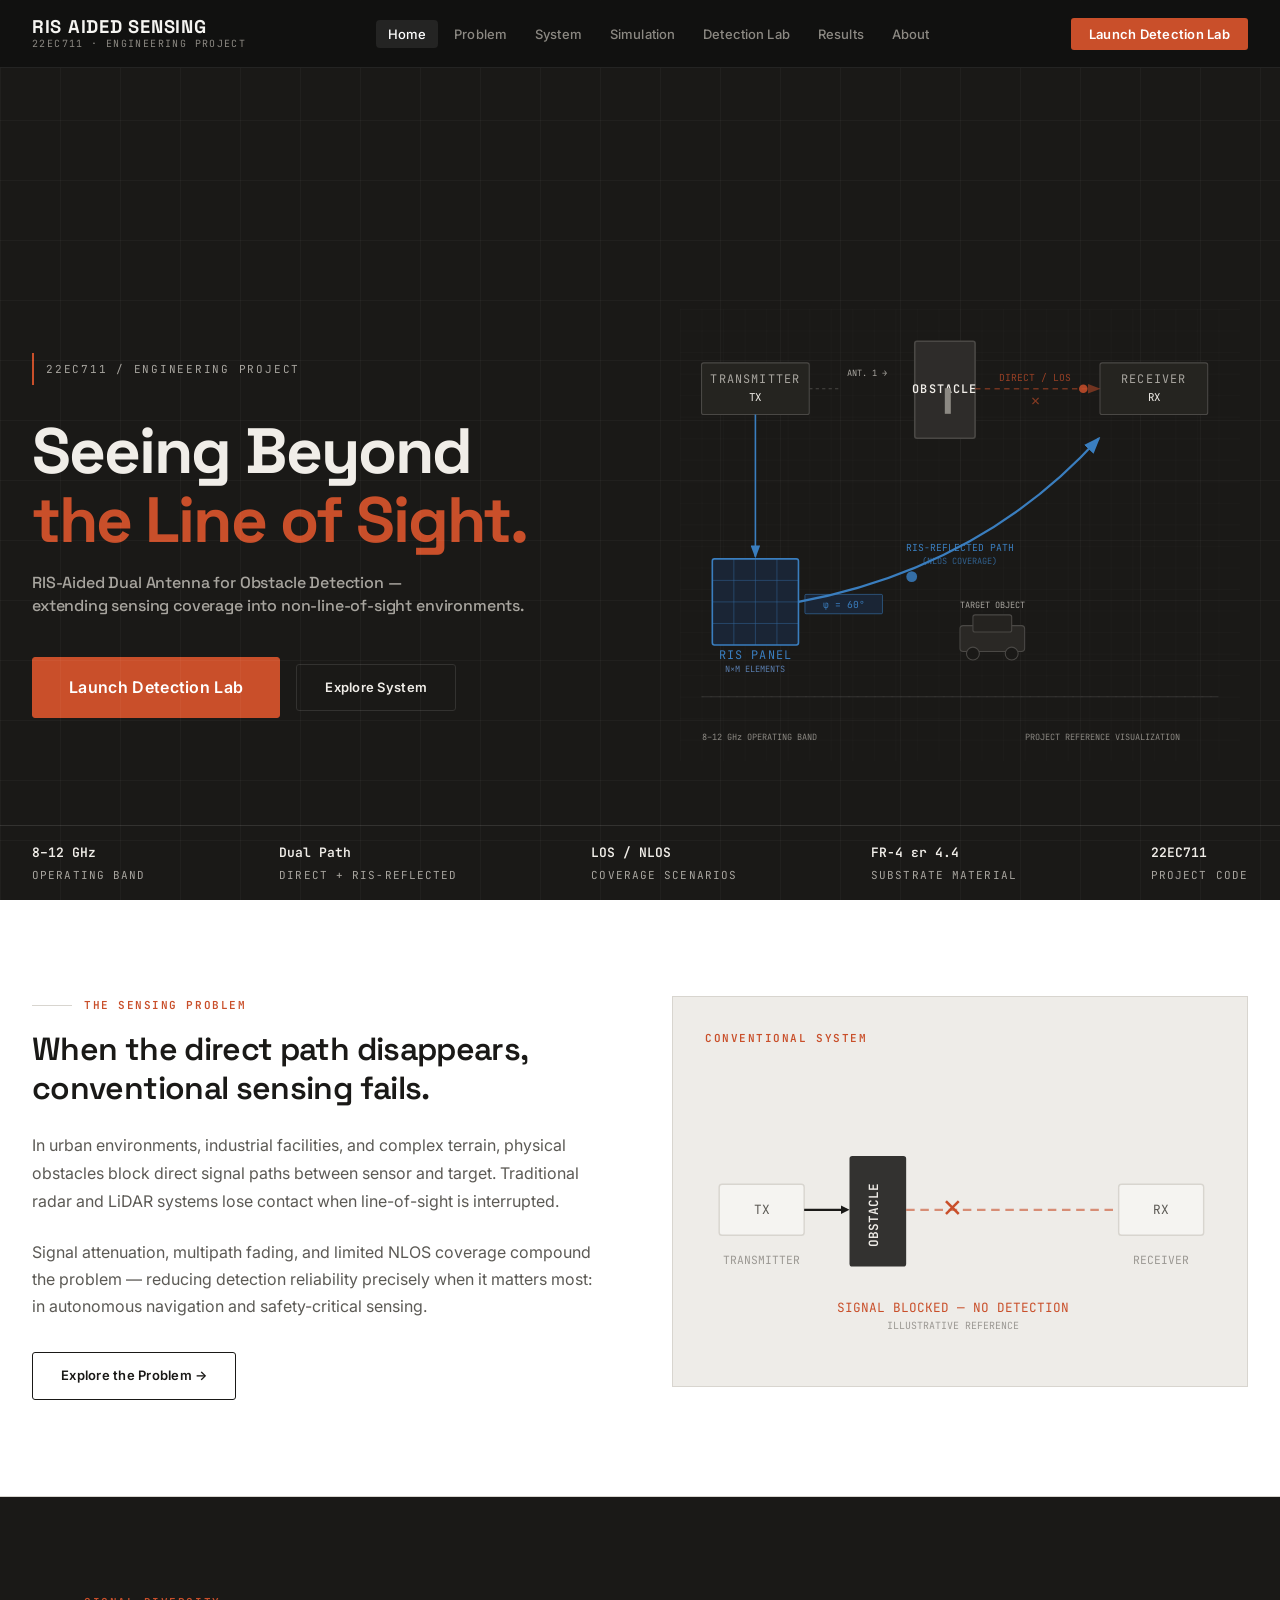
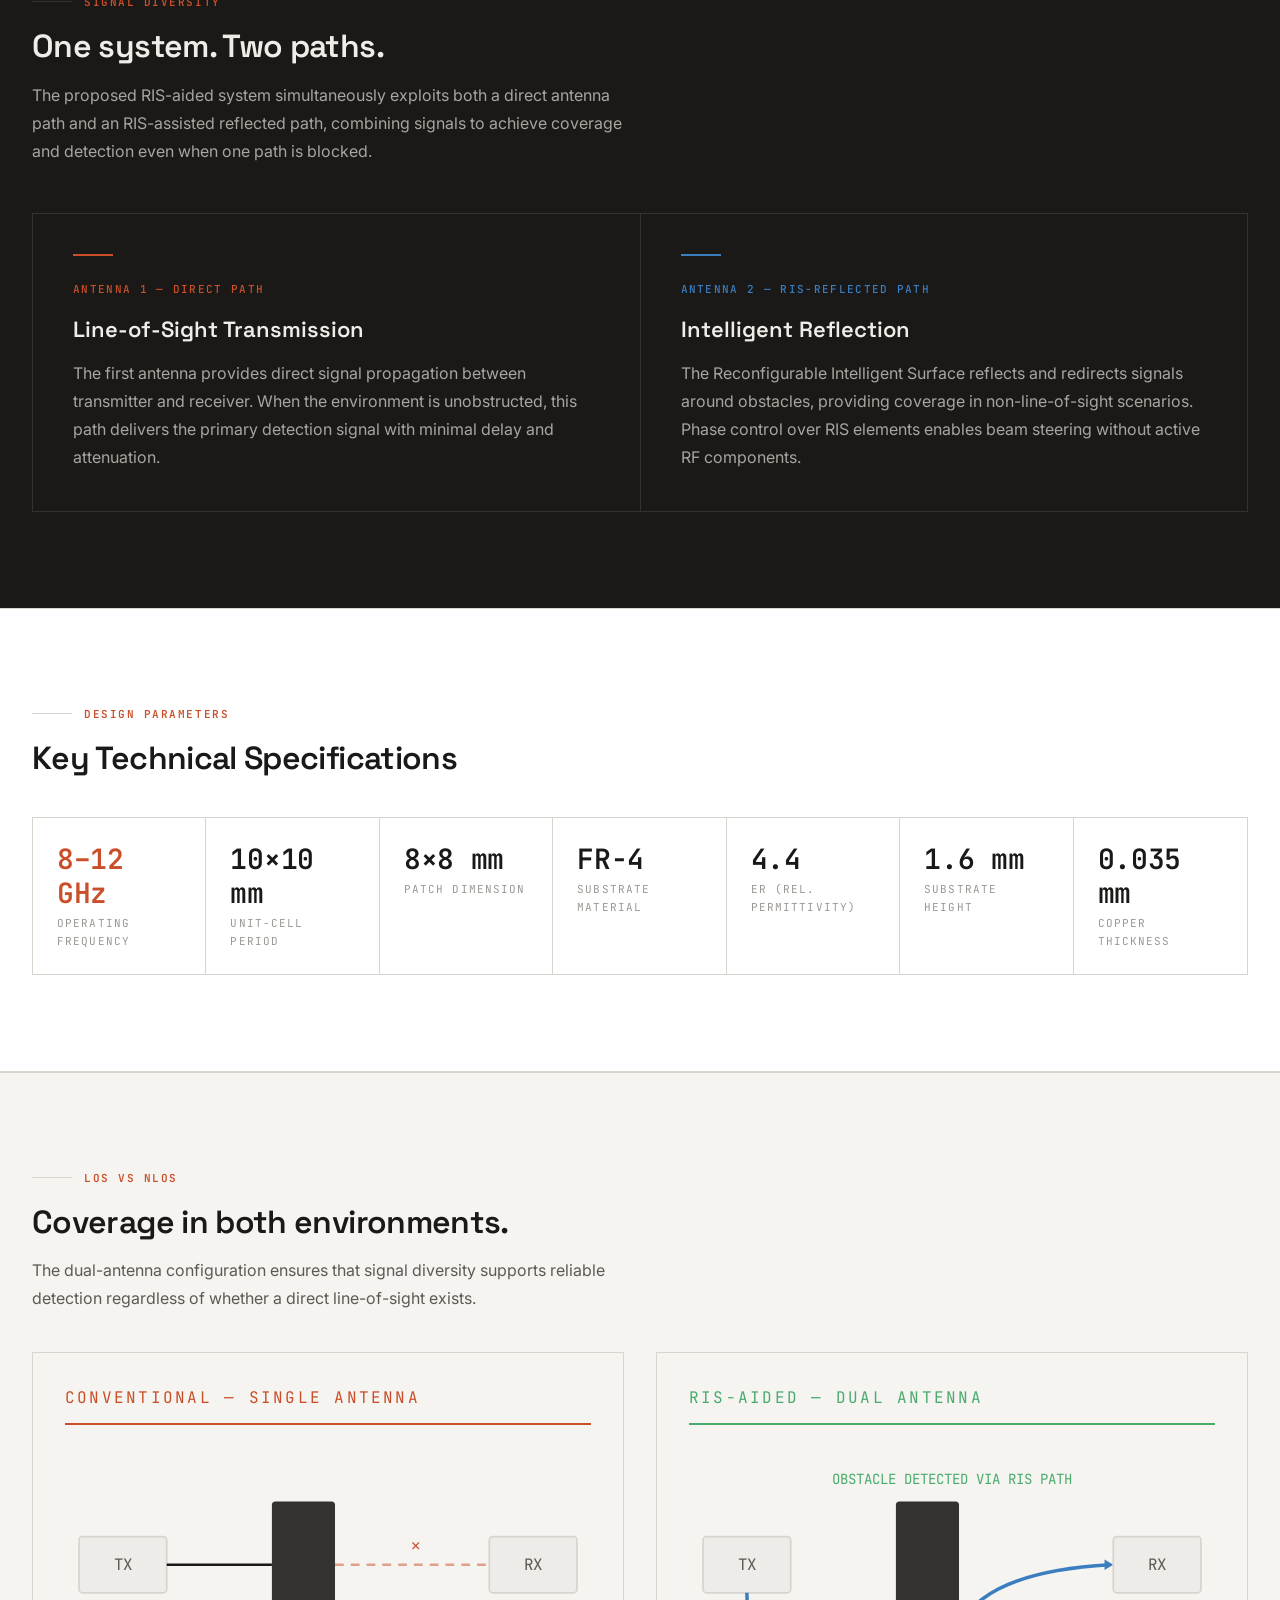
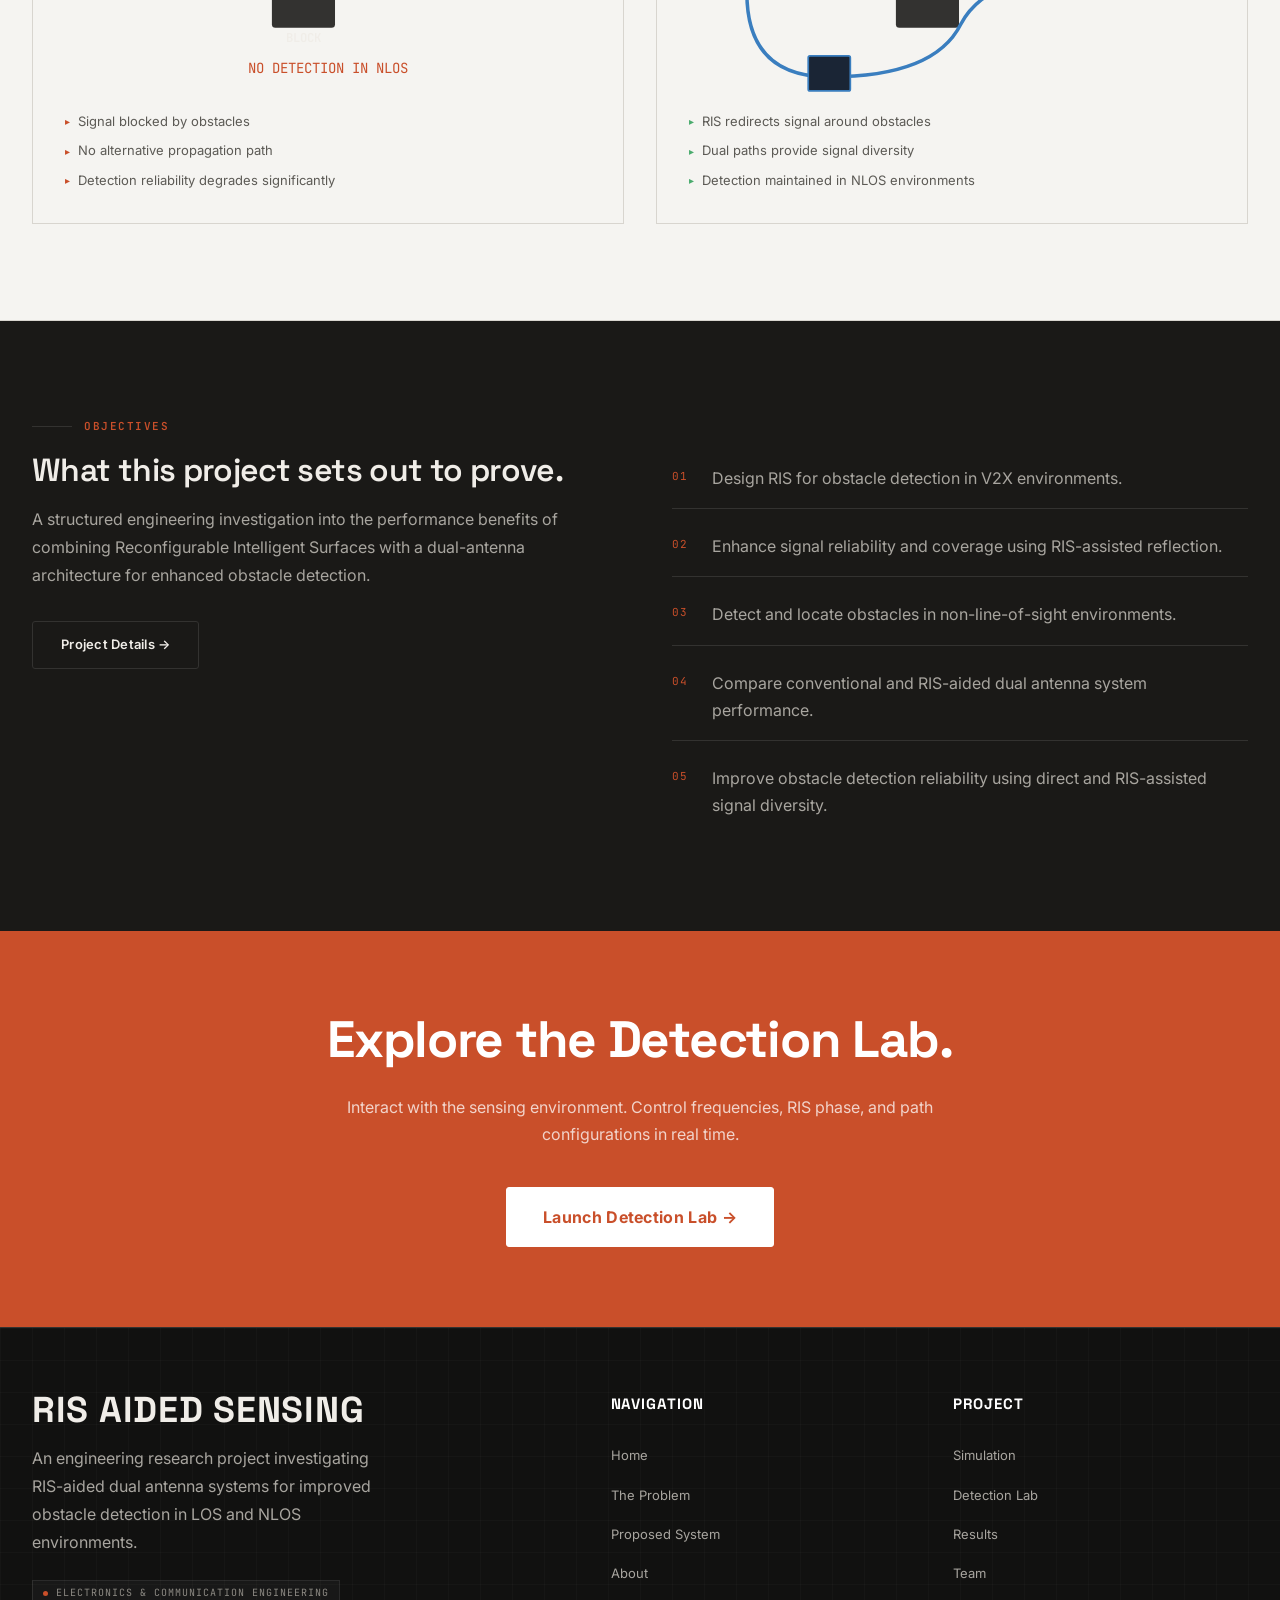
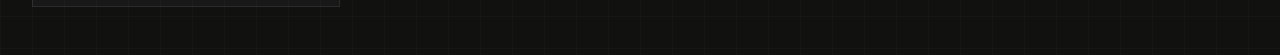
==== index.html @ cf2caef7 "Initial commit: RIS Aided Dual Antenna for Obstacle Detection website" ====
<!DOCTYPE html>
<html lang="en">
<head>
  <meta charset="UTF-8" />
  <meta name="viewport" content="width=device-width, initial-scale=1.0" />
  <title>RIS-Aided Dual Antenna for Obstacle Detection | 22EC711</title>
  <meta name="description" content="An engineering research project using Reconfigurable Intelligent Surfaces and dual-antenna configurations to improve obstacle detection beyond the line of sight." />
  <link rel="stylesheet" href="styles.css" />
  <link rel="preconnect" href="https://fonts.googleapis.com" />
  <link rel="preconnect" href="https://fonts.gstatic.com" crossorigin />
  <style>
    /* HOME-SPECIFIC */

    /* ---- HERO ---- */
    .hero {
      min-height: 100vh;
      display: flex;
      flex-direction: column;
      justify-content: flex-end;
      padding-top: var(--nav-h);
      background: var(--c-bg-dark);
      position: relative;
      overflow: hidden;
    }

    .hero-grid-bg {
      position: absolute;
      inset: 0;
      background-image:
        linear-gradient(rgba(255,255,255,0.03) 1px, transparent 1px),
        linear-gradient(90deg, rgba(255,255,255,0.03) 1px, transparent 1px);
      background-size: 60px 60px;
      pointer-events: none;
    }

    .hero-layout {
      display: grid;
      grid-template-columns: 1fr 1fr;
      gap: var(--sp-16);
      align-items: center;
      padding-block: var(--sp-20) var(--sp-16);
    }

    .hero-eyebrow {
      display: flex;
      align-items: center;
      gap: var(--sp-3);
      margin-bottom: var(--sp-8);
    }

    .hero-eyebrow-bar {
      width: 2px;
      height: 32px;
      background: var(--c-accent);
    }

    .hero-title {
      font-family: var(--font-display);
      font-size: clamp(2.6rem, 5vw, 4.5rem);
      font-weight: 700;
      line-height: 1.08;
      letter-spacing: -0.03em;
      color: var(--c-text-inv);
      margin-bottom: var(--sp-4);
    }

    .hero-title em {
      font-style: normal;
      color: var(--c-accent);
    }

    .hero-sub {
      font-family: var(--font-display);
      font-size: clamp(1rem, 2vw, 1.35rem);
      font-weight: 500;
      color: var(--c-text-inv-muted);
      margin-bottom: var(--sp-10);
      line-height: 1.45;
      letter-spacing: -0.01em;
    }

    .hero-actions {
      display: flex;
      align-items: center;
      gap: var(--sp-4);
      flex-wrap: wrap;
    }

    /* ---- HERO DIAGRAM ---- */
    .hero-diagram-wrap {
      position: relative;
      display: flex;
      align-items: center;
      justify-content: center;
    }

    #hero-svg {
      width: 100%;
      max-width: 560px;
      height: auto;
    }

    /* Annotation labels */
    .diagram-tag {
      font-family: var(--font-mono);
      font-size: 11px;
      letter-spacing: 0.1em;
      text-transform: uppercase;
    }

    /* ---- HERO BOTTOM BAR ---- */
    .hero-bottom {
      border-top: 1px solid var(--c-border-dark);
      padding-block: var(--sp-4);
    }

    .hero-meta {
      display: flex;
      align-items: center;
      justify-content: space-between;
      flex-wrap: wrap;
      gap: var(--sp-4);
    }

    .hero-meta-item {
      display: flex;
      flex-direction: column;
      gap: 2px;
    }

    .hero-meta-val {
      font-family: var(--font-mono);
      font-size: var(--text-sm);
      color: var(--c-text-inv);
      font-weight: 600;
    }

    .hero-meta-key {
      font-family: var(--font-mono);
      font-size: var(--text-xs);
      letter-spacing: 0.1em;
      text-transform: uppercase;
      color: var(--c-text-inv-muted);
    }

    /* ---- SECTIONS ---- */
    .section-problem {
      background: var(--c-surface);
      border-bottom: 1px solid var(--c-border);
    }

    .section-problem-inner {
      display: grid;
      grid-template-columns: 1fr 1fr;
      gap: var(--sp-16);
      align-items: start;
    }

    .problem-visual {
      background: var(--c-bg-alt);
      border: 1px solid var(--c-border);
      padding: var(--sp-8);
      position: relative;
    }

    /* Two paths section */
    .two-paths {
      background: var(--c-bg-dark);
      color: var(--c-text-inv);
    }

    .two-paths-grid {
      display: grid;
      grid-template-columns: 1fr 1px 1fr;
      gap: 0;
      border: 1px solid var(--c-border-dark);
      margin-top: var(--sp-12);
    }

    .path-card {
      padding: var(--sp-10);
    }

    .path-divider {
      background: var(--c-border-dark);
    }

    .path-card-icon {
      width: 40px;
      height: 2px;
      margin-bottom: var(--sp-6);
    }

    .path-card-icon.direct { background: var(--c-direct); }
    .path-card-icon.ris    { background: var(--c-ris); }

    .path-card-title {
      font-family: var(--font-display);
      font-size: var(--text-lg);
      font-weight: 600;
      color: var(--c-text-inv);
      margin-bottom: var(--sp-3);
    }

    .path-card-desc {
      font-size: var(--text-sm);
      color: var(--c-text-inv-muted);
      line-height: 1.75;
    }

    /* NLOS comparison */
    .nlos-section {
      background: var(--c-bg);
      border-top: 1px solid var(--c-border);
      border-bottom: 1px solid var(--c-border);
    }

    .nlos-compare {
      display: grid;
      grid-template-columns: 1fr 1fr;
      gap: var(--sp-8);
      margin-top: var(--sp-10);
    }

    .nlos-panel {
      padding: var(--sp-8);
      border: 1px solid var(--c-border);
    }

    .nlos-panel-title {
      font-family: var(--font-mono);
      font-size: var(--text-xs);
      letter-spacing: 0.14em;
      text-transform: uppercase;
      margin-bottom: var(--sp-6);
      padding-bottom: var(--sp-3);
      border-bottom: 2px solid var(--c-border);
    }

    .nlos-panel.conventional .nlos-panel-title { border-bottom-color: var(--c-accent); color: var(--c-accent); }
    .nlos-panel.aided .nlos-panel-title { border-bottom-color: var(--c-signal); color: var(--c-signal); }

    /* Objective section */
    .objectives-section {
      background: var(--c-bg-dark);
      color: var(--c-text-inv);
    }

    .obj-list {
      margin-top: var(--sp-8);
      display: flex;
      flex-direction: column;
      gap: var(--sp-2);
    }

    .obj-item {
      display: flex;
      align-items: start;
      gap: var(--sp-4);
      padding: var(--sp-4) 0;
      border-bottom: 1px solid var(--c-border-dark);
    }

    .obj-item:last-child { border-bottom: none; }

    .obj-num {
      font-family: var(--font-mono);
      font-size: var(--text-xs);
      letter-spacing: 0.12em;
      color: var(--c-accent);
      padding-top: 2px;
      min-width: 24px;
    }

    .obj-text {
      font-size: var(--text-sm);
      color: var(--c-text-inv-muted);
      line-height: 1.7;
    }

    /* CTA */
    .cta-section {
      background: var(--c-accent);
      padding-block: var(--sp-20);
      text-align: center;
    }

    .cta-title {
      font-family: var(--font-display);
      font-size: clamp(2rem, 4vw, 3.25rem);
      font-weight: 700;
      letter-spacing: -0.025em;
      color: white;
      margin-bottom: var(--sp-6);
      line-height: 1.15;
    }

    .cta-sub {
      font-size: var(--text-base);
      color: rgba(255,255,255,0.75);
      margin-bottom: var(--sp-10);
    }

    .btn-white {
      background: white;
      color: var(--c-accent);
      border-color: white;
      font-weight: 700;
    }
    .btn-white:hover { background: var(--c-text); color: white; border-color: var(--c-text); transform: translateY(-2px); }

    @media (max-width: 900px) {
      .hero-layout { grid-template-columns: 1fr; gap: var(--sp-10); }
      .hero-diagram-wrap { display: none; }
      .section-problem-inner { grid-template-columns: 1fr; }
      .nlos-compare { grid-template-columns: 1fr; }
      .two-paths-grid { grid-template-columns: 1fr; }
      .path-divider { height: 1px; width: auto; }
    }
  </style>
</head>
<body class="page-theme">

<!-- HEADER -->
<header class="site-header" role="banner">
  <nav class="nav-inner" aria-label="Main navigation">
    <a href="index.html" class="nav-logo" aria-label="RIS AIDED SENSING Home">
      <span class="nav-logo-main">RIS AIDED SENSING</span>
      <span class="nav-logo-sub">22EC711 · Engineering Project</span>
    </a>

    <ul class="nav-links" role="list">
      <li><a href="index.html">Home</a></li>
      <li><a href="problem.html">Problem</a></li>
      <li><a href="system.html">System</a></li>
      <li><a href="simulation.html">Simulation</a></li>
      <li><a href="detection.html">Detection Lab</a></li>
      <li><a href="results.html">Results</a></li>
      <li><a href="about.html">About</a></li>
    </ul>

    <div class="nav-cta-wrap">
      <a href="detection.html" class="nav-cta">Launch Detection Lab</a>
    </div>

    <button class="nav-hamburger" aria-label="Toggle navigation" aria-expanded="false" aria-controls="mobile-menu">
      <span></span><span></span><span></span>
    </button>
  </nav>
</header>

<nav id="mobile-menu" class="nav-mobile" aria-label="Mobile navigation">
  <a href="index.html">Home</a>
  <a href="problem.html">Problem</a>
  <a href="system.html">System</a>
  <a href="simulation.html">Simulation</a>
  <a href="detection.html">Detection Lab</a>
  <a href="results.html">Results</a>
  <a href="about.html">About</a>
  <a href="detection.html" style="color: var(--c-accent); font-weight:600;">Launch Detection Lab →</a>
</nav>

<!-- HERO -->
<section class="hero theme-dark" aria-label="Project hero">
  <div class="hero-grid-bg" aria-hidden="true"></div>

  <div class="container">
    <div class="hero-layout">
      <!-- Text -->
      <div>
        <div class="hero-eyebrow" aria-hidden="true">
          <div class="hero-eyebrow-bar"></div>
          <span style="font-family:var(--font-mono);font-size:var(--text-xs);letter-spacing:0.16em;text-transform:uppercase;color:var(--c-text-inv-muted);">22EC711 / Engineering Project</span>
        </div>
        <h1 class="hero-title">
          Seeing Beyond<br><em>the Line of Sight.</em>
        </h1>
        <p class="hero-sub">
          RIS-Aided Dual Antenna for Obstacle Detection —<br>
          extending sensing coverage into non-line-of-sight environments.
        </p>
        <div class="hero-actions">
          <a href="detection.html" class="btn btn-accent btn-lg">Launch Detection Lab</a>
          <a href="system.html" class="btn btn-outline-inv">Explore System</a>
        </div>
      </div>

      <!-- Diagram -->
      <div class="hero-diagram-wrap" aria-hidden="true">
        <svg id="hero-svg" viewBox="0 0 520 420" fill="none" xmlns="http://www.w3.org/2000/svg">
          <defs>
            <marker id="arrow-direct" markerWidth="8" markerHeight="6" refX="7" refY="3" orient="auto">
              <path d="M0,0 L8,3 L0,6 Z" fill="#c94f2a"/>
            </marker>
            <marker id="arrow-ris" markerWidth="8" markerHeight="6" refX="7" refY="3" orient="auto">
              <path d="M0,0 L8,3 L0,6 Z" fill="#3a7ebf"/>
            </marker>
            <marker id="arrow-ris2" markerWidth="8" markerHeight="6" refX="7" refY="3" orient="auto">
              <path d="M0,0 L8,3 L0,6 Z" fill="#3a7ebf"/>
            </marker>
          </defs>

          <!-- Grid texture -->
          <pattern id="grid-sm" x="0" y="0" width="20" height="20" patternUnits="userSpaceOnUse">
            <path d="M20,0 L0,0 L0,20" stroke="rgba(255,255,255,0.04)" stroke-width="0.5" fill="none"/>
          </pattern>
          <rect width="520" height="420" fill="url(#grid-sm)"/>

          <!-- TRANSMITTER (top-left) -->
          <g id="tx-group">
            <rect x="20" y="50" width="100" height="48" rx="2" fill="#252420" stroke="#4a4845" stroke-width="1"/>
            <text x="70" y="69" text-anchor="middle" class="diagram-tag" fill="#a8a59f" font-size="9">TRANSMITTER</text>
            <text x="70" y="85" text-anchor="middle" font-family="JetBrains Mono,monospace" font-size="10" fill="#f0ede8">TX</text>
          </g>

          <!-- Antenna symbol at TX -->
          <line x1="120" y1="74" x2="148" y2="74" stroke="#4a4845" stroke-width="1" stroke-dasharray="3 3"/>

          <!-- OBSTACLE (center-top) -->
          <g id="obstacle-group">
            <rect x="218" y="30" width="56" height="90" rx="2" fill="#2e2c2a" stroke="#4a4845" stroke-width="1.5"/>
            <text x="246" y="78" text-anchor="middle" class="diagram-tag" fill="#f0ede8" font-size="9" font-weight="600">OBSTACLE</text>
            <text x="246" y="92" text-anchor="middle" font-family="JetBrains Mono,monospace" font-size="18" fill="#8c8983">▐</text>
          </g>

          <!-- RECEIVER (top-right) -->
          <g id="rx-group">
            <rect x="390" y="50" width="100" height="48" rx="2" fill="#252420" stroke="#4a4845" stroke-width="1"/>
            <text x="440" y="69" text-anchor="middle" class="diagram-tag" fill="#a8a59f" font-size="9">RECEIVER</text>
            <text x="440" y="85" text-anchor="middle" font-family="JetBrains Mono,monospace" font-size="10" fill="#f0ede8">RX</text>
          </g>

          <!-- DIRECT PATH — dashed (blocked) -->
          <line id="path-direct" x1="274" y1="74" x2="389" y2="74"
            stroke="#c94f2a" stroke-width="1.5" stroke-dasharray="5 4"
            marker-end="url(#arrow-direct)" opacity="0.5"/>
          <text x="330" y="67" text-anchor="middle" font-family="JetBrains Mono,monospace" font-size="9" fill="#c94f2a" opacity="0.7">DIRECT / LOS</text>

          <!-- X symbol = blocked -->
          <text x="330" y="90" text-anchor="middle" font-family="JetBrains Mono,monospace" font-size="14" fill="#c94f2a" opacity="0.6">✕</text>

          <!-- TX → RIS path (vertical down from tx) -->
          <line id="path-tx-ris" x1="70" y1="98" x2="70" y2="230"
            stroke="#3a7ebf" stroke-width="1.5" stroke-dasharray="none"
            marker-end="url(#arrow-ris)"/>

          <!-- RIS PANEL -->
          <g id="ris-group">
            <rect x="30" y="232" width="80" height="80" rx="2" fill="#1a2535" stroke="#3a7ebf" stroke-width="1.5"/>
            <!-- RIS unit cells -->
            <g stroke="#3a7ebf" stroke-width="0.5" opacity="0.7">
              <line x1="50" y1="232" x2="50" y2="312"/>
              <line x1="70" y1="232" x2="70" y2="312"/>
              <line x1="90" y1="232" x2="90" y2="312"/>
              <line x1="30" y1="252" x2="110" y2="252"/>
              <line x1="30" y1="272" x2="110" y2="272"/>
              <line x1="30" y1="292" x2="110" y2="292"/>
            </g>
            <text x="70" y="325" text-anchor="middle" class="diagram-tag" fill="#3a7ebf" font-size="9">RIS PANEL</text>
            <text x="70" y="337" text-anchor="middle" font-family="JetBrains Mono,monospace" font-size="8" fill="#5a7eaf">N×M ELEMENTS</text>
          </g>

          <!-- RIS phase indicator -->
          <rect x="116" y="265" width="72" height="18" rx="1" fill="#1a2535" stroke="#3a7ebf" stroke-width="0.5"/>
          <text x="152" y="278" text-anchor="middle" font-family="JetBrains Mono,monospace" font-size="9" fill="#3a7ebf">φ = 180°</text>

          <!-- RIS → RECEIVER reflected path -->
          <path id="path-ris-rx" d="M110,272 Q280,240 389,120"
            stroke="#3a7ebf" stroke-width="2"
            marker-end="url(#arrow-ris2)" fill="none"/>

          <!-- Path label -->
          <text x="260" y="225" text-anchor="middle" font-family="JetBrains Mono,monospace" font-size="9" fill="#3a7ebf">RIS-REFLECTED PATH</text>
          <text x="260" y="237" text-anchor="middle" font-family="JetBrains Mono,monospace" font-size="8" fill="#3a7ebf" opacity="0.7">(NLOS COVERAGE)</text>

          <!-- VEHICLE / OBJECT -->
          <g id="vehicle-group" transform="translate(290, 310)">
            <rect x="-30" y="-16" width="60" height="24" rx="3" fill="#2a2825" stroke="#4a4845" stroke-width="1"/>
            <rect x="-18" y="-26" width="36" height="16" rx="2" fill="#252320" stroke="#4a4845" stroke-width="1"/>
            <circle cx="-18" cy="10" r="6" fill="#1a1917" stroke="#4a4845" stroke-width="1"/>
            <circle cx="18"  cy="10" r="6" fill="#1a1917" stroke="#4a4845" stroke-width="1"/>
            <text x="0" y="-32" text-anchor="middle" font-family="JetBrains Mono,monospace" font-size="8" fill="#a8a59f">TARGET OBJECT</text>
          </g>

          <!-- Ground line -->
          <line x1="20" y1="360" x2="500" y2="360" stroke="#333230" stroke-width="1"/>
          <line x1="20" y1="360" x2="500" y2="360" stroke="#3a3836" stroke-width="0.5" stroke-dasharray="2 6"/>

          <!-- Antenna 1 label -->
          <text x="155" y="62" font-family="JetBrains Mono,monospace" font-size="8" fill="#a8a59f">ANT. 1 →</text>

          <!-- SIGNAL PULSE MARKERS (JS will place actual circles) -->
          <circle id="pulse-direct" cx="0" cy="0" r="4" fill="#c94f2a" opacity="0"/>
          <circle id="pulse-ris" cx="0" cy="0" r="5" fill="#3a7ebf" opacity="0"/>

          <!-- Technical annotations -->
          <g font-family="JetBrains Mono,monospace" font-size="8" fill="#8c8983">
            <text x="20" y="400">8–12 GHz OPERATING BAND</text>
            <text x="320" y="400">PROJECT REFERENCE VISUALIZATION</text>
          </g>
        </svg>
      </div>
    </div>
  </div>

  <!-- Bottom bar -->
  <div class="hero-bottom">
    <div class="container">
      <div class="hero-meta">
        <div class="hero-meta-item">
          <span class="hero-meta-val">8–12 GHz</span>
          <span class="hero-meta-key">Operating Band</span>
        </div>
        <div class="hero-meta-item">
          <span class="hero-meta-val">Dual Path</span>
          <span class="hero-meta-key">Direct + RIS-Reflected</span>
        </div>
        <div class="hero-meta-item">
          <span class="hero-meta-val">LOS / NLOS</span>
          <span class="hero-meta-key">Coverage Scenarios</span>
        </div>
        <div class="hero-meta-item">
          <span class="hero-meta-val">FR-4 εr 4.4</span>
          <span class="hero-meta-key">Substrate Material</span>
        </div>
        <div class="hero-meta-item">
          <span class="hero-meta-val">22EC711</span>
          <span class="hero-meta-key">Project Code</span>
        </div>
      </div>
    </div>
  </div>
</section>

<!-- THE SENSING PROBLEM -->
<section class="section-problem section theme-dark" aria-labelledby="problem-heading">
  <div class="container">
    <div class="section-problem-inner">
      <div class="reveal">
        <div class="section-eyebrow">
          <div class="section-eyebrow-line"></div>
          <span class="label-accent">The Sensing Problem</span>
        </div>
        <h2 class="heading-md" id="problem-heading" style="margin-bottom:var(--sp-6);">
          When the direct path disappears, conventional sensing fails.
        </h2>
        <p class="body-lg" style="margin-bottom:var(--sp-6);">
          In urban environments, industrial facilities, and complex terrain, physical obstacles block direct signal paths between sensor and target. Traditional radar and LiDAR systems lose contact when line-of-sight is interrupted.
        </p>
        <p class="body-base" style="margin-bottom:var(--sp-8);">
          Signal attenuation, multipath fading, and limited NLOS coverage compound the problem — reducing detection reliability precisely when it matters most: in autonomous navigation and safety-critical sensing.
        </p>
        <a href="problem.html" class="btn btn-outline">Explore the Problem →</a>
      </div>

      <!-- Problem visual -->
      <div class="reveal reveal-d2">
        <div class="problem-visual" role="img" aria-label="Conventional system signal blockage diagram">
          <p class="label-accent" style="margin-bottom:var(--sp-6);">Conventional System</p>
          <svg viewBox="0 0 360 200" fill="none" xmlns="http://www.w3.org/2000/svg" style="width:100%;height:auto;">
            <!-- TX -->
            <rect x="10" y="80" width="60" height="36" rx="2" fill="#f5f4f1" stroke="#d8d5cf" stroke-width="1"/>
            <text x="40" y="101" text-anchor="middle" font-family="JetBrains Mono,monospace" font-size="9" fill="#5c5a55">TX</text>

            <!-- Arrow in -->
            <line x1="70" y1="98" x2="100" y2="98" stroke="#1a1917" stroke-width="1.5"/>
            <path d="M96,95 L102,98 L96,101 Z" fill="#1a1917"/>

            <!-- OBSTACLE -->
            <rect x="102" y="60" width="40" height="78" rx="2" fill="#333230"/>
            <text x="122" y="102" text-anchor="middle" font-family="JetBrains Mono,monospace" font-size="9" fill="#f0ede8" font-weight="600" transform="rotate(-90,122,102)">OBSTACLE</text>

            <!-- X blocked -->
            <text x="175" y="104" text-anchor="middle" font-size="22" fill="#c94f2a" font-family="JetBrains Mono,monospace">✕</text>

            <!-- Dashed blocked line -->
            <line x1="142" y1="98" x2="290" y2="98" stroke="#c94f2a" stroke-width="1.5" stroke-dasharray="6 4" opacity="0.6"/>

            <!-- RX -->
            <rect x="292" y="80" width="60" height="36" rx="2" fill="#f5f4f1" stroke="#d8d5cf" stroke-width="1"/>
            <text x="322" y="101" text-anchor="middle" font-family="JetBrains Mono,monospace" font-size="9" fill="#5c5a55">RX</text>

            <!-- Labels -->
            <text x="40" y="136" text-anchor="middle" font-family="JetBrains Mono,monospace" font-size="8" fill="#9b9893">TRANSMITTER</text>
            <text x="322" y="136" text-anchor="middle" font-family="JetBrains Mono,monospace" font-size="8" fill="#9b9893">RECEIVER</text>
            <text x="175" y="170" text-anchor="middle" font-family="JetBrains Mono,monospace" font-size="9" fill="#c94f2a">SIGNAL BLOCKED — NO DETECTION</text>
            <text x="175" y="182" text-anchor="middle" font-family="JetBrains Mono,monospace" font-size="7" fill="#9b9893">ILLUSTRATIVE REFERENCE</text>
          </svg>
        </div>
      </div>
    </div>
  </div>
</section>

<!-- ONE SYSTEM. TWO PATHS -->
<section class="two-paths section theme-light" aria-labelledby="twopaths-heading">
  <div class="container">
    <div class="reveal">
      <div class="section-eyebrow">
        <div class="section-eyebrow-line dark"></div>
        <span class="label-accent">Signal Diversity</span>
      </div>
      <h2 class="heading-md inv" id="twopaths-heading" style="color:var(--c-text-inv);margin-bottom:var(--sp-4);">
        One system. Two paths.
      </h2>
      <p style="font-size:var(--text-base);color:var(--c-text-inv-muted);max-width:600px;line-height:1.75;">
        The proposed RIS-aided system simultaneously exploits both a direct antenna path and an RIS-assisted reflected path, combining signals to achieve coverage and detection even when one path is blocked.
      </p>
    </div>

    <div class="two-paths-grid reveal reveal-d2">
      <div class="path-card">
        <div class="path-card-icon direct" aria-hidden="true"></div>
        <p class="label-mono" style="color:var(--c-direct);margin-bottom:var(--sp-3);">Antenna 1 — Direct Path</p>
        <h3 class="path-card-title">Line-of-Sight Transmission</h3>
        <p class="path-card-desc">
          The first antenna provides direct signal propagation between transmitter and receiver.
          When the environment is unobstructed, this path delivers the primary detection signal
          with minimal delay and attenuation.
        </p>
      </div>

      <div class="path-divider" aria-hidden="true"></div>

      <div class="path-card">
        <div class="path-card-icon ris" aria-hidden="true"></div>
        <p class="label-mono" style="color:var(--c-ris);margin-bottom:var(--sp-3);">Antenna 2 — RIS-Reflected Path</p>
        <h3 class="path-card-title">Intelligent Reflection</h3>
        <p class="path-card-desc">
          The Reconfigurable Intelligent Surface reflects and redirects signals around obstacles,
          providing coverage in non-line-of-sight scenarios. Phase control over RIS elements
          enables beam steering without active RF components.
        </p>
      </div>
    </div>
  </div>
</section>

<!-- KEY TECHNICAL METRICS -->
<section class="section theme-dark" style="background:var(--c-surface);border-top:1px solid var(--c-border);border-bottom:1px solid var(--c-border);" aria-labelledby="metrics-heading">
  <div class="container">
    <div class="section-eyebrow reveal">
      <div class="section-eyebrow-line"></div>
      <span class="label-accent">Design Parameters</span>
    </div>
    <h2 class="heading-md reveal" id="metrics-heading" style="margin-bottom:var(--sp-10);">
      Key Technical Specifications
    </h2>

    <div class="metric-band reveal reveal-d2" role="list">
      <div class="metric-cell" role="listitem">
        <div class="metric-v accent">8–12 GHz</div>
        <div class="metric-k">Operating Frequency</div>
      </div>
      <div class="metric-cell" role="listitem">
        <div class="metric-v">10×10 mm</div>
        <div class="metric-k">Unit-Cell Period</div>
      </div>
      <div class="metric-cell" role="listitem">
        <div class="metric-v">8×8 mm</div>
        <div class="metric-k">Patch Dimension</div>
      </div>
      <div class="metric-cell" role="listitem">
        <div class="metric-v">FR-4</div>
        <div class="metric-k">Substrate Material</div>
      </div>
      <div class="metric-cell" role="listitem">
        <div class="metric-v">4.4</div>
        <div class="metric-k">εr (Rel. Permittivity)</div>
      </div>
      <div class="metric-cell" role="listitem">
        <div class="metric-v">1.6 mm</div>
        <div class="metric-k">Substrate Height</div>
      </div>
      <div class="metric-cell" role="listitem">
        <div class="metric-v">0.035 mm</div>
        <div class="metric-k">Copper Thickness</div>
      </div>
    </div>
  </div>
</section>

<!-- LOS/NLOS COMPARISON -->
<section class="nlos-section section theme-light" aria-labelledby="nlos-heading">
  <div class="container">
    <div class="section-eyebrow reveal">
      <div class="section-eyebrow-line"></div>
      <span class="label-accent">LOS vs NLOS</span>
    </div>
    <h2 class="heading-md reveal" id="nlos-heading" style="margin-bottom:var(--sp-4);">
      Coverage in both environments.
    </h2>
    <p class="body-base reveal" style="margin-bottom:0;max-width:600px;">
      The dual-antenna configuration ensures that signal diversity supports reliable detection
      regardless of whether a direct line-of-sight exists.
    </p>

    <div class="nlos-compare">
      <div class="nlos-panel conventional reveal reveal-d1" role="region" aria-labelledby="conv-panel-title">
        <p class="nlos-panel-title" id="conv-panel-title">Conventional — Single Antenna</p>
        <svg viewBox="0 0 300 140" fill="none" aria-hidden="true" style="width:100%;height:auto;margin-bottom:var(--sp-4);">
          <rect x="8" y="50" width="50" height="32" rx="2" fill="#eeece8" stroke="#d8d5cf"/>
          <text x="33" y="69" text-anchor="middle" font-family="JetBrains Mono,monospace" font-size="9" fill="#5c5a55">TX</text>
          <rect x="118" y="30" width="36" height="72" rx="2" fill="#333230"/>
          <text x="136" y="110" text-anchor="middle" font-family="JetBrains Mono,monospace" font-size="7" fill="#f0ede8" font-weight="600">BLOCK</text>
          <line x1="58" y1="66" x2="118" y2="66" stroke="#1a1917" stroke-width="1.5"/>
          <line x1="154" y1="66" x2="240" y2="66" stroke="#c94f2a" stroke-width="1.5" stroke-dasharray="5 4" opacity="0.5"/>
          <text x="200" y="58" text-anchor="middle" font-family="JetBrains Mono,monospace" font-size="9" fill="#c94f2a">✕</text>
          <rect x="242" y="50" width="50" height="32" rx="2" fill="#eeece8" stroke="#d8d5cf"/>
          <text x="267" y="69" text-anchor="middle" font-family="JetBrains Mono,monospace" font-size="9" fill="#5c5a55">RX</text>
          <text x="150" y="128" text-anchor="middle" font-family="JetBrains Mono,monospace" font-size="8" fill="#c94f2a">NO DETECTION IN NLOS</text>
        </svg>
        <ul style="display:flex;flex-direction:column;gap:8px;">
          <li style="display:flex;gap:8px;align-items:center;font-size:var(--text-sm);color:var(--c-text-muted);">
            <span style="color:var(--c-accent);font-size:10px;">▸</span> Signal blocked by obstacles
          </li>
          <li style="display:flex;gap:8px;align-items:center;font-size:var(--text-sm);color:var(--c-text-muted);">
            <span style="color:var(--c-accent);font-size:10px;">▸</span> No alternative propagation path
          </li>
          <li style="display:flex;gap:8px;align-items:center;font-size:var(--text-sm);color:var(--c-text-muted);">
            <span style="color:var(--c-accent);font-size:10px;">▸</span> Detection reliability degrades significantly
          </li>
        </ul>
      </div>

      <div class="nlos-panel aided reveal reveal-d2" role="region" aria-labelledby="aided-panel-title">
        <p class="nlos-panel-title" id="aided-panel-title">RIS-Aided — Dual Antenna</p>
        <svg viewBox="0 0 300 140" fill="none" aria-hidden="true" style="width:100%;height:auto;margin-bottom:var(--sp-4);">
          <rect x="8" y="50" width="50" height="32" rx="2" fill="#eeece8" stroke="#d8d5cf"/>
          <text x="33" y="69" text-anchor="middle" font-family="JetBrains Mono,monospace" font-size="9" fill="#5c5a55">TX</text>
          <rect x="118" y="30" width="36" height="72" rx="2" fill="#333230"/>
          <!-- RIS path going around -->
          <path d="M33,82 Q33,130 80,130 Q140,130 155,100 Q170,70 240,66" stroke="#3a7ebf" stroke-width="2" fill="none"/>
          <path d="M237,63 L242,66 L237,69 Z" fill="#3a7ebf"/>
          <!-- RIS panel -->
          <rect x="68" y="118" width="24" height="20" rx="1" fill="#1a2535" stroke="#3a7ebf" stroke-width="1"/>
          <text x="80" y="148" text-anchor="middle" font-family="JetBrains Mono,monospace" font-size="7" fill="#3a7ebf">RIS</text>
          <rect x="242" y="50" width="50" height="32" rx="2" fill="#eeece8" stroke="#d8d5cf"/>
          <text x="267" y="69" text-anchor="middle" font-family="JetBrains Mono,monospace" font-size="9" fill="#5c5a55">RX</text>
          <text x="150" y="20" text-anchor="middle" font-family="JetBrains Mono,monospace" font-size="8" fill="#4aab6d">OBSTACLE DETECTED VIA RIS PATH</text>
        </svg>
        <ul style="display:flex;flex-direction:column;gap:8px;">
          <li style="display:flex;gap:8px;align-items:center;font-size:var(--text-sm);color:var(--c-text-muted);">
            <span style="color:var(--c-signal);font-size:10px;">▸</span> RIS redirects signal around obstacles
          </li>
          <li style="display:flex;gap:8px;align-items:center;font-size:var(--text-sm);color:var(--c-text-muted);">
            <span style="color:var(--c-signal);font-size:10px;">▸</span> Dual paths provide signal diversity
          </li>
          <li style="display:flex;gap:8px;align-items:center;font-size:var(--text-sm);color:var(--c-text-muted);">
            <span style="color:var(--c-signal);font-size:10px;">▸</span> Detection maintained in NLOS environments
          </li>
        </ul>
      </div>
    </div>
  </div>
</section>

<!-- PROJECT OBJECTIVES -->
<section class="objectives-section section theme-dark" aria-labelledby="obj-heading">
  <div class="container">
    <div class="grid-2" style="gap:var(--sp-16);align-items:start;">
      <div class="reveal">
        <div class="section-eyebrow">
          <div class="section-eyebrow-line dark"></div>
          <span class="label-accent">Objectives</span>
        </div>
        <h2 class="heading-md" id="obj-heading" style="color:var(--c-text-inv);margin-bottom:var(--sp-4);">
          What this project sets out to prove.
        </h2>
        <p style="font-size:var(--text-base);color:var(--c-text-inv-muted);line-height:1.75;margin-bottom:var(--sp-8);">
          A structured engineering investigation into the performance benefits
          of combining Reconfigurable Intelligent Surfaces with a dual-antenna architecture
          for enhanced obstacle detection.
        </p>
        <a href="about.html" class="btn btn-outline-inv">Project Details →</a>
      </div>

      <div class="reveal reveal-d2">
        <div class="obj-list">
          <div class="obj-item">
            <span class="obj-num">01</span>
            <p class="obj-text">Design RIS for obstacle detection in V2X environments.</p>
          </div>
          <div class="obj-item">
            <span class="obj-num">02</span>
            <p class="obj-text">Enhance signal reliability and coverage using RIS-assisted reflection.</p>
          </div>
          <div class="obj-item">
            <span class="obj-num">03</span>
            <p class="obj-text">Detect and locate obstacles in non-line-of-sight environments.</p>
          </div>
          <div class="obj-item">
            <span class="obj-num">04</span>
            <p class="obj-text">Compare conventional and RIS-aided dual antenna system performance.</p>
          </div>
          <div class="obj-item">
            <span class="obj-num">05</span>
            <p class="obj-text">Improve obstacle detection reliability using direct and RIS-assisted signal diversity.</p>
          </div>
        </div>
      </div>
    </div>
  </div>
</section>

<!-- CTA -->
<section class="cta-section theme-light" aria-labelledby="cta-heading">
  <div class="container-narrow">
    <h2 class="cta-title" id="cta-heading">Explore the Detection Lab.</h2>
    <p class="cta-sub">Interact with the sensing environment. Control frequencies, RIS phase, and path configurations in real time.</p>
    <a href="detection.html" class="btn btn-white btn-lg">Launch Detection Lab →</a>
  </div>
</section>

<!-- FOOTER -->
<footer class="site-footer" role="contentinfo">
  <div class="container footer-main-container">
    <div class="footer-grid">
      <div class="footer-brand-col">
        <a href="index.html" class="footer-logo-link" aria-label="RIS AIDED SENSING Home">
          <div class="footer-logo-main">RIS AIDED SENSING</div>
        </a>
        <p class="footer-desc">
          An engineering research project investigating RIS-aided dual antenna systems for improved obstacle detection in LOS and NLOS environments.
        </p>
        <div class="footer-badge-tag">
          <span class="footer-badge-dot"></span>
          <span>ELECTRONICS &amp; COMMUNICATION ENGINEERING</span>
        </div>
      </div>

      <div class="footer-nav-col">
        <div class="footer-col-hd">Navigation</div>
        <ul class="footer-nav-links">
          <li><a href="index.html">Home</a></li>
          <li><a href="problem.html">The Problem</a></li>
          <li><a href="system.html">Proposed System</a></li>
          <li><a href="about.html">About</a></li>
        </ul>
      </div>

      <div class="footer-project-col">
        <div class="footer-col-hd">Project</div>
        <ul class="footer-nav-links">
          <li><a href="simulation.html">Simulation</a></li>
          <li><a href="detection.html">Detection Lab</a></li>
          <li><a href="results.html">Results</a></li>
          <li><a href="about.html#team">Team</a></li>
        </ul>
      </div>
    </div>
  </div>
</footer>

<script src="app.js"></script>
<script>
  // Animate hero SVG paths on load
  window.addEventListener('load', () => {
    const svg = document.getElementById('hero-svg');
    if (!svg) return;

    // Animated pulse dots along paths
    const pulseColors = ['#c94f2a', '#3a7ebf'];
    const positions = [
      {cx: 70, cy: 74, dx: 320, dy: 74},   // direct path
      {cx: 70, cy: 170, dx: 70, dy: 272}     // TX→RIS
    ];

    let t = 0;
    const PERIOD = 2400;

    function tick(ts) {
      t = (ts % PERIOD) / PERIOD;

      // Direct pulse
      const dp = document.getElementById('pulse-direct');
      const px = 274 + t * (389 - 274);
      const py = 74;
      if (dp) {
        dp.setAttribute('cx', px); dp.setAttribute('cy', py);
        dp.setAttribute('opacity', t > 0.05 && t < 0.95 ? '0.85' : '0');
      }

      // RIS pulse (along downward line)
      const rp = document.getElementById('pulse-ris');
      const t2 = (ts % (PERIOD * 1.5)) / (PERIOD * 1.5);
      if (rp) {
        if (t2 < 0.33) {
          // TX → RIS
          const tp = t2 / 0.33;
          rp.setAttribute('cx', 70); rp.setAttribute('cy', 98 + tp * (272 - 98));
          rp.setAttribute('opacity', tp > 0.05 ? '0.85' : '0');
        } else {
          // RIS → RX (approximate along path arc)
          const tp = (t2 - 0.33) / 0.67;
          const x = 110 + tp * (389 - 110);
          const y = 272 + tp * (tp - 1) * 100; // simple arc
          rp.setAttribute('cx', x); rp.setAttribute('cy', y);
          rp.setAttribute('opacity', '0.85');
        }
      }

      requestAnimationFrame(tick);
    }
    requestAnimationFrame(tick);

    // Animate RIS unit cell phase indicators
    const risRect = svg.querySelector('#ris-group rect');
    if (risRect) {
      let phase = 0;
      setInterval(() => {
        phase = (phase + 60) % 360;
        const phaseText = svg.querySelector('#ris-group + rect + text');
        // update phase readout
        const phaseEl = svg.querySelector('text[x="152"]');
        if (phaseEl) phaseEl.textContent = `φ = ${phase}°`;
      }, 1400);
    }
  });
</script>
</body>
</html>
---- styles.css ----
/* =========================================================
   RIS-AIDED DUAL ANTENNA — MASTER STYLESHEET
   Design System: Precision Engineering Research
   ========================================================= */

@import url('https://fonts.googleapis.com/css2?family=Inter:wght@300;400;500;600;700&family=Space+Grotesk:wght@400;500;600;700&family=DM+Serif+Display:ital@0;1&family=JetBrains+Mono:wght@300;400;500;600&display=swap');

/* =========================================================
   CSS CUSTOM PROPERTIES
   ========================================================= */
:root {
  --c-bg:          #f5f4f1;
  --c-bg-alt:      #eeece8;
  --c-bg-dark:     #1a1917;
  --c-bg-darker:   #111110;
  --c-surface:     #ffffff;
  --c-surface-dark:#252420;

  --c-text:        #1a1917;
  --c-text-muted:  #5c5a55;
  --c-text-faint:  #9b9893;
  --c-text-inv:    #f0ede8;
  --c-text-inv-muted: #a8a59f;

  --c-border:      #d8d5cf;
  --c-border-dark: #333230;

  --c-accent:      #c94f2a;
  --c-accent-dim:  rgba(201,79,42,0.15);

  --c-direct:      #c94f2a;
  --c-ris:         #3a7ebf;
  --c-signal:      #4aab6d;
  --c-obstacle:    #4a4845;

  --font-ui:       'Inter', system-ui, sans-serif;
  --font-display:  'Space Grotesk', system-ui, sans-serif;
  --font-serif:    'Space Grotesk', system-ui, sans-serif;
  --font-mono:     'JetBrains Mono', 'Courier New', monospace;

  --text-xs:    0.6875rem;
  --text-sm:    0.8125rem;
  --text-base:  1rem;
  --text-md:    1.125rem;
  --text-lg:    1.375rem;
  --text-xl:    1.75rem;
  --text-2xl:   2.25rem;
  --text-3xl:   3rem;
  --text-4xl:   4rem;
  --text-5xl:   5rem;

  --sp-1:  0.25rem; --sp-2:  0.5rem;  --sp-3:  0.75rem;
  --sp-4:  1rem;    --sp-6:  1.5rem;  --sp-8:  2rem;
  --sp-10: 2.5rem;  --sp-12: 3rem;    --sp-16: 4rem;
  --sp-20: 5rem;    --sp-24: 6rem;    --sp-32: 8rem;

  --max-w:       1280px;
  --max-w-prose: 700px;
  --nav-h:       68px;

  --ease-out: cubic-bezier(0.16, 1, 0.3, 1);
  --ease-io:  cubic-bezier(0.87, 0, 0.13, 1);
  --dur-fast: 160ms; --dur-base: 280ms; --dur-slow: 500ms;
}

/* RESET */
*, *::before, *::after { box-sizing: border-box; margin: 0; padding: 0; }
html {
  font-size: 16px;
  scroll-behavior: smooth;
  -webkit-text-size-adjust: 100%;
  overflow-y: scroll;
}
body {
  font-family: var(--font-ui);
  font-size: var(--text-base);
  line-height: 1.65;
  color: var(--c-text);
  background: var(--c-bg);
  -webkit-font-smoothing: antialiased;
  overflow-x: hidden;
}
img, svg { display: block; max-width: 100%; }
a { color: inherit; text-decoration: none; }
button { font-family: var(--font-ui); cursor: pointer; border: none; background: none; }
ul { list-style: none; }

/* =========================================================
   TYPOGRAPHY
   ========================================================= */

.heading-display {
  font-family: var(--font-display);
  font-size: clamp(2.25rem, 5vw, 4.25rem);
  font-weight: 700;
  line-height: 1.08;
  letter-spacing: -0.03em;
}

.heading-lg {
  font-family: var(--font-display);
  font-size: clamp(1.75rem, 3.5vw, 3rem);
  font-weight: 700;
  line-height: 1.15;
  letter-spacing: -0.025em;
}

.heading-md {
  font-family: var(--font-display);
  font-size: clamp(1.375rem, 2.5vw, 2.25rem);
  font-weight: 600;
  line-height: 1.2;
  letter-spacing: -0.02em;
}

.heading-sm {
  font-family: var(--font-display);
  font-size: var(--text-lg);
  font-weight: 600;
  line-height: 1.3;
  letter-spacing: -0.015em;
}

.label-mono {
  font-family: var(--font-mono);
  font-size: var(--text-xs);
  font-weight: 500;
  letter-spacing: 0.12em;
  text-transform: uppercase;
  color: var(--c-text-faint);
}

.label-accent {
  font-family: var(--font-mono);
  font-size: var(--text-xs);
  font-weight: 600;
  letter-spacing: 0.14em;
  text-transform: uppercase;
  color: var(--c-accent);
}

.body-lg {
  font-size: var(--text-md);
  line-height: 1.75;
  color: var(--c-text-muted);
}

.body-base {
  font-size: var(--text-base);
  line-height: 1.7;
  color: var(--c-text-muted);
}

.mono-val {
  font-family: var(--font-mono);
  color: var(--c-accent);
  font-size: var(--text-sm);
}

/* =========================================================
   LAYOUT
   ========================================================= */

.container {
  width: 100%; max-width: var(--max-w);
  margin-inline: auto; padding-inline: var(--sp-8);
}

.container-narrow {
  width: 100%; max-width: var(--max-w-prose);
  margin-inline: auto; padding-inline: var(--sp-8);
}

.section     { padding-block: var(--sp-24); }
.section-sm  { padding-block: var(--sp-16); }
.section-lg  { padding-block: var(--sp-32); }

.grid-2  { display: grid; grid-template-columns: 1fr 1fr;          gap: var(--sp-8); }
.grid-3  { display: grid; grid-template-columns: repeat(3, 1fr);   gap: var(--sp-6); }
.grid-4  { display: grid; grid-template-columns: repeat(4, 1fr);   gap: var(--sp-6); }

.flex-between { display: flex; align-items: center; justify-content: space-between; }
.flex-center  { display: flex; align-items: center; justify-content: center; }
.gap-4 { gap: var(--sp-4); }
.gap-6 { gap: var(--sp-6); }

/* =========================================================
   HEADER — FIXED UNIFIED RESEARCH NAVIGATION
   ========================================================= */

.site-header {
  position: fixed;
  top: 0;
  left: 0;
  right: 0;
  height: var(--nav-h);
  background: rgba(17, 17, 16, 0.94);
  backdrop-filter: blur(14px);
  -webkit-backdrop-filter: blur(14px);
  border-bottom: 1px solid rgba(255, 255, 255, 0.08);
  z-index: 1000;
  transition: background var(--dur-base), border-color var(--dur-base), box-shadow var(--dur-base);
}

.site-header.dark-nav {
  background: rgba(17, 17, 16, 0.96);
  border-bottom-color: rgba(255, 255, 255, 0.08);
}

.nav-inner {
  display: flex;
  align-items: center;
  justify-content: space-between;
  height: 100%;
  max-width: var(--max-w);
  margin-inline: auto;
  padding-inline: var(--sp-8);
}

.nav-logo {
  display: flex;
  flex-direction: column;
  gap: 2px;
  text-decoration: none;
}

.nav-logo-main {
  font-family: var(--font-display);
  font-size: 1.15rem;
  font-weight: 700;
  letter-spacing: 0.04em;
  color: #f5f4f1;
  line-height: 1;
}
.nav-logo-main span {
  color: var(--c-accent);
}

.nav-logo-sub {
  font-family: var(--font-mono);
  font-size: 0.62rem;
  letter-spacing: 0.14em;
  text-transform: uppercase;
  color: #8c8983;
  line-height: 1;
}

.nav-links {
  display: flex;
  align-items: center;
  gap: 4px;
}

.nav-links a {
  font-family: var(--font-ui);
  font-size: var(--text-sm);
  font-weight: 500;
  color: #8c8983;
  padding: 6px 12px;
  border-radius: 4px;
  transition: all var(--dur-fast);
  letter-spacing: 0.01em;
  text-decoration: none;
}

.nav-links a:hover,
.nav-links a.active {
  color: #ffffff;
  background: rgba(255, 255, 255, 0.08);
}

.nav-cta {
  font-family: var(--font-ui);
  font-size: var(--text-sm);
  font-weight: 600;
  color: #ffffff !important;
  background: var(--c-accent) !important;
  padding: 8px 18px !important;
  border-radius: 3px;
  letter-spacing: 0.02em;
  white-space: nowrap;
  text-decoration: none;
  transition: background var(--dur-fast), transform var(--dur-fast) !important;
}
.nav-cta:hover {
  background: #b54220 !important;
  transform: translateY(-1px);
}

.nav-hamburger {
  display: none;
  flex-direction: column;
  gap: 5px;
  padding: 8px;
  background: none;
  border: none;
  cursor: pointer;
}
.nav-hamburger span {
  display: block;
  width: 22px;
  height: 2px;
  background: #f5f4f1;
  border-radius: 2px;
  transition: all var(--dur-base) var(--ease-out);
}
.nav-hamburger.open span:nth-child(1) { transform: translateY(7px) rotate(45deg); }
.nav-hamburger.open span:nth-child(2) { opacity: 0; transform: scaleX(0); }
.nav-hamburger.open span:nth-child(3) { transform: translateY(-7px) rotate(-45deg); }

.nav-mobile {
  display: none;
  position: fixed;
  top: var(--nav-h);
  left: 0;
  right: 0;
  background: #111110;
  border-bottom: 1px solid rgba(255, 255, 255, 0.08);
  padding: var(--sp-4) var(--sp-8);
  z-index: 999;
  flex-direction: column;
  gap: 0;
}
.nav-mobile.open {
  display: flex;
}
.nav-mobile a {
  font-family: var(--font-ui);
  font-size: var(--text-base);
  font-weight: 500;
  color: #8c8983;
  padding: 14px 8px;
  border-bottom: 1px solid rgba(255, 255, 255, 0.06);
  text-decoration: none;
  transition: color var(--dur-fast);
}
.nav-mobile a:last-child {
  border-bottom: none;
}
.nav-mobile a:hover,
.nav-mobile a.active {
  color: #ffffff;
}

/* =========================================================
   FOOTER
   ========================================================= */

/* =========================================================
   FOOTER — REFINED ENGINEERING WORKSTATION FOOTER
   ========================================================= */

.site-footer {
  background: #111110;
  background-image: 
    linear-gradient(rgba(255, 255, 255, 0.02) 1px, transparent 1px),
    linear-gradient(90deg, rgba(255, 255, 255, 0.02) 1px, transparent 1px);
  background-size: 32px 32px;
  color: var(--c-text-inv);
  border-top: 1px solid var(--c-border-dark);
  position: relative;
  margin-top: 0;
}

.footer-top-rule {
  border-bottom: 1px solid rgba(255, 255, 255, 0.06);
  padding-block: var(--sp-3);
  background: rgba(0, 0, 0, 0.2);
}

.footer-rule-inner {
  display: flex;
  align-items: center;
  gap: var(--sp-4);
  font-family: var(--font-mono);
  font-size: 10px;
  letter-spacing: 0.14em;
  color: #6a6762;
  text-transform: uppercase;
}

.footer-rule-dot {
  width: 6px;
  height: 6px;
  background: var(--c-accent);
  border-radius: 50%;
  display: inline-block;
}

.footer-rule-label {
  color: var(--c-text-inv-muted);
}

.footer-rule-coord {
  margin-left: auto;
  color: #55534f;
}

.footer-main-container {
  padding-block: var(--sp-16) var(--sp-12);
}

.footer-grid {
  display: grid;
  grid-template-columns: 1.8fr 1fr 1fr;
  gap: var(--sp-12);
  align-items: start;
}

.footer-brand-col {
  display: flex;
  flex-direction: column;
  align-items: flex-start;
}

.footer-logo-link {
  display: inline-block;
  text-decoration: none;
  margin-bottom: var(--sp-4);
}

.footer-logo-main {
  font-family: var(--font-display);
  font-size: var(--text-2xl);
  font-weight: 700;
  letter-spacing: 0.02em;
  line-height: 1;
  color: var(--c-text-inv);
}
.footer-logo-main span {
  color: var(--c-accent);
}

.footer-desc {
  font-size: var(--text-sm);
  color: var(--c-text-inv-muted);
  line-height: 1.75;
  max-width: 360px;
  margin-bottom: var(--sp-6);
}

.footer-badge-tag {
  display: inline-flex;
  align-items: center;
  gap: var(--sp-2);
  padding: 4px 10px;
  background: rgba(255, 255, 255, 0.03);
  border: 1px solid rgba(255, 255, 255, 0.08);
  font-family: var(--font-mono);
  font-size: 10px;
  letter-spacing: 0.1em;
  color: #8c8983;
  text-transform: uppercase;
}

.footer-badge-dot {
  width: 5px;
  height: 5px;
  background: var(--c-accent);
  border-radius: 50%;
}

.footer-col-hd {
  font-family: var(--font-display);
  font-size: 0.9375rem;
  font-weight: 700;
  letter-spacing: 0.06em;
  text-transform: uppercase;
  color: #ffffff;
  margin-bottom: var(--sp-6);
  display: flex;
  align-items: center;
}

.footer-nav-links {
  display: flex;
  flex-direction: column;
  gap: 12px;
}

.footer-nav-links li {
  list-style: none;
}

.footer-nav-links a {
  font-family: var(--font-ui);
  font-size: var(--text-sm);
  color: var(--c-text-inv-muted);
  display: inline-flex;
  align-items: center;
  transition: all var(--dur-fast);
  padding-block: 2px;
  position: relative;
}

.footer-nav-links a:hover {
  color: #ffffff;
  transform: translateX(4px);
}

.footer-nav-links a:focus-visible {
  outline: 2px solid var(--c-accent);
  outline-offset: 3px;
  color: #ffffff;
}

.footer-nav-links a:hover::before {
  content: '›';
  color: var(--c-accent);
  font-family: var(--font-mono);
  margin-right: 6px;
  font-weight: 700;
}

.footer-code-block {
  margin-top: var(--sp-6);
  padding-top: var(--sp-4);
  border-top: 1px solid rgba(255, 255, 255, 0.06);
}

.footer-code-val {
  font-family: var(--font-mono);
  font-size: var(--text-sm);
  font-weight: 700;
  color: var(--c-accent);
  letter-spacing: 0.12em;
  display: inline-block;
  padding: 4px 10px;
  background: rgba(201, 79, 42, 0.12);
  border: 1px solid rgba(201, 79, 42, 0.35);
}

.footer-bottom {
  margin-top: var(--sp-12);
  padding-top: var(--sp-8);
  border-top: 1px solid rgba(255, 255, 255, 0.08);
  display: flex;
  align-items: center;
  justify-content: space-between;
  flex-wrap: wrap;
  gap: var(--sp-4);
}

.footer-bottom-text {
  font-family: var(--font-mono);
  font-size: var(--text-xs);
  color: #726f6a;
  letter-spacing: 0.06em;
  line-height: 1.6;
}

.footer-bottom-right {
  text-align: right;
}

@media (max-width: 900px) {
  .footer-grid {
    grid-template-columns: 1fr 1fr;
    gap: var(--sp-8);
  }
  .footer-brand-col {
    grid-column: span 2;
  }
  .footer-bottom {
    flex-direction: column;
    align-items: flex-start;
    gap: var(--sp-2);
  }
  .footer-bottom-right {
    text-align: left;
  }
}

@media (max-width: 600px) {
  .footer-grid {
    grid-template-columns: 1fr;
    gap: var(--sp-8);
  }
  .footer-brand-col {
    grid-column: span 1;
  }
  .footer-rule-coord {
    display: none;
  }
}

/* =========================================================
   PAGE HERO
   ========================================================= */

.page-hero {
  padding-top: calc(var(--nav-h) + var(--sp-20));
  padding-bottom: var(--sp-16);
  border-bottom: 1px solid var(--c-border);
}

.page-hero-dark {
  background: var(--c-bg-dark);
  border-bottom-color: var(--c-border-dark);
}

.eyebrow {
  display: flex; align-items: center; gap: var(--sp-3);
  margin-bottom: var(--sp-6);
}

.eyebrow-bar {
  width: 28px; height: 2px; background: var(--c-accent);
}

/* =========================================================
   METRIC GRID
   ========================================================= */

.metric-band {
  display: grid;
  grid-template-columns: repeat(auto-fit, minmax(150px, 1fr));
  border: 1px solid var(--c-border);
}

.metric-band.dark { border-color: var(--c-border-dark); }

.metric-cell {
  padding: var(--sp-6) var(--sp-6);
  border-right: 1px solid var(--c-border);
}
.metric-band.dark .metric-cell { border-right-color: var(--c-border-dark); }
.metric-cell:last-child { border-right: none; }

.metric-v {
  font-family: var(--font-mono); font-size: var(--text-xl);
  font-weight: 600; line-height: 1.2; color: var(--c-text);
  letter-spacing: -0.01em;
}
.metric-band.dark .metric-v { color: var(--c-text-inv); }
.metric-v.accent { color: var(--c-accent); }

.metric-k {
  font-family: var(--font-mono); font-size: var(--text-xs);
  letter-spacing: 0.1em; text-transform: uppercase;
  color: var(--c-text-faint); margin-top: 4px;
}
.metric-band.dark .metric-k { color: var(--c-text-inv-muted); }

/* =========================================================
   BUTTONS
   ========================================================= */

.btn {
  display: inline-flex; align-items: center; gap: var(--sp-2);
  font-family: var(--font-ui); font-size: var(--text-sm);
  font-weight: 600; letter-spacing: 0.02em;
  padding: 12px 28px; border-radius: 3px; cursor: pointer;
  transition: all var(--dur-base) var(--ease-out);
  text-decoration: none; border: 1.5px solid transparent;
}
.btn-primary {
  background: var(--c-text); color: var(--c-surface);
  border-color: var(--c-text);
}
.btn-primary:hover { background: var(--c-accent); border-color: var(--c-accent); transform: translateY(-2px); }

.btn-outline {
  background: transparent; color: var(--c-text);
  border-color: currentColor;
}
.btn-outline:hover { background: var(--c-text); color: var(--c-surface); transform: translateY(-2px); }

.btn-outline-inv {
  background: transparent; color: var(--c-text-inv);
  border-color: var(--c-border-dark);
}
.btn-outline-inv:hover { border-color: var(--c-text-inv); background: rgba(255,255,255,0.08); }

.btn-accent {
  background: var(--c-accent); color: white;
  border-color: var(--c-accent);
}
.btn-accent:hover { background: #a83e1e; border-color: #a83e1e; transform: translateY(-2px); }

.btn-lg { font-size: var(--text-base); padding: 16px 36px; }

/* =========================================================
   STATUS / INDICATORS
   ========================================================= */

.status-dot {
  display: inline-block; width: 8px; height: 8px;
  border-radius: 50%; background: var(--c-signal); flex-shrink: 0;
}
.status-dot.pulse { animation: pulse-dot 2s ease-in-out infinite; }
.status-dot.warn  { background: #d4a017; }
.status-dot.err   { background: var(--c-accent); }
.status-dot.blue  { background: var(--c-ris); }

@keyframes pulse-dot {
  0%,100% { opacity:1; box-shadow: 0 0 0 0 rgba(74,171,109,0.4); }
  50%      { opacity:.8; box-shadow: 0 0 0 6px rgba(74,171,109,0); }
}

/* =========================================================
   TABS
   ========================================================= */

.tab-group {
  display: flex; border-bottom: 1px solid var(--c-border);
  overflow-x: auto; scrollbar-width: none;
}
.tab-group::-webkit-scrollbar { display: none; }
.tab-group.dark { border-bottom-color: var(--c-border-dark); }

.tab-btn {
  font-family: var(--font-ui); font-size: var(--text-sm);
  font-weight: 500; color: var(--c-text-muted);
  padding: 12px 24px; border-bottom: 2px solid transparent;
  margin-bottom: -1px; white-space: nowrap; cursor: pointer;
  background: none; border-top: none; border-left: none; border-right: none;
  transition: all var(--dur-fast);
}
.tab-group.dark .tab-btn { color: var(--c-text-inv-muted); }
.tab-btn.active { color: var(--c-text); border-bottom-color: var(--c-accent); }
.tab-group.dark .tab-btn.active { color: var(--c-text-inv); }
.tab-btn:hover:not(.active) { color: var(--c-text); }
.tab-group.dark .tab-btn:hover:not(.active) { color: var(--c-text-inv); }

.tab-panel { display: none; }
.tab-panel.active { display: block; }

/* =========================================================
   TOGGLE
   ========================================================= */

.toggle-wrap { display: flex; align-items: center; gap: var(--sp-3); }

.toggle-label {
  font-family: var(--font-mono); font-size: var(--text-xs);
  letter-spacing: 0.1em; text-transform: uppercase;
  color: var(--c-text-inv-muted);
}

.toggle { position: relative; width: 44px; height: 24px; display: inline-block; }
.toggle input { opacity: 0; width: 0; height: 0; }

.toggle-slider {
  position: absolute; inset: 0; background: var(--c-border-dark);
  border-radius: 12px; cursor: pointer; transition: background var(--dur-base);
}
.toggle-slider::before {
  content: ''; position: absolute;
  width: 18px; height: 18px; left: 3px; top: 3px;
  background: white; border-radius: 50%;
  transition: transform var(--dur-base) var(--ease-out);
  box-shadow: 0 1px 3px rgba(0,0,0,0.25);
}
.toggle input:checked + .toggle-slider { background: var(--c-accent); }
.toggle input:checked + .toggle-slider::before { transform: translateX(20px); }

/* =========================================================
   RANGE SLIDER
   ========================================================= */

.slider-wrap { display: flex; flex-direction: column; gap: 8px; }

.slider-header { display: flex; justify-content: space-between; align-items: baseline; }

.slider-title {
  font-family: var(--font-mono); font-size: var(--text-xs);
  letter-spacing: 0.1em; text-transform: uppercase;
  color: var(--c-text-inv-muted);
}
.slider-value {
  font-family: var(--font-mono); font-size: var(--text-sm);
  font-weight: 600; color: var(--c-accent);
}

input[type="range"] {
  -webkit-appearance: none; width: 100%;
  height: 2px; background: var(--c-border-dark);
  border-radius: 1px; outline: none; cursor: pointer;
}
input[type="range"]::-webkit-slider-thumb {
  -webkit-appearance: none; width: 16px; height: 16px;
  border-radius: 50%; background: var(--c-accent);
  box-shadow: 0 1px 4px rgba(0,0,0,0.3);
  transition: transform var(--dur-fast);
}
input[type="range"]::-webkit-slider-thumb:hover { transform: scale(1.25); }
input[type="range"]::-moz-range-thumb {
  width: 16px; height: 16px; border-radius: 50%;
  background: var(--c-accent); border: none;
}

/* =========================================================
   DATA PANEL
   ========================================================= */

.data-panel {
  background: var(--c-surface-dark);
  border: 1px solid var(--c-border-dark);
  border-radius: 3px; overflow: hidden;
}
.data-panel-hd {
  padding: 10px 16px; border-bottom: 1px solid var(--c-border-dark);
  display: flex; align-items: center; gap: 10px;
  background: rgba(255,255,255,0.02);
}
.data-panel-title {
  font-family: var(--font-mono); font-size: var(--text-xs);
  letter-spacing: 0.12em; text-transform: uppercase;
  color: var(--c-text-inv-muted);
}
.data-row {
  display: flex; justify-content: space-between; align-items: center;
  padding: 10px 16px; border-bottom: 1px solid rgba(255,255,255,0.04);
}
.data-row:last-child { border-bottom: none; }
.data-k {
  font-family: var(--font-mono); font-size: var(--text-xs);
  letter-spacing: 0.08em; text-transform: uppercase;
  color: var(--c-text-inv-muted);
}
.data-v {
  font-family: var(--font-mono); font-size: var(--text-sm);
  font-weight: 600; color: var(--c-text-inv);
}
.data-v.accent { color: var(--c-accent); }
.data-v.green  { color: var(--c-signal); }
.data-v.blue   { color: var(--c-ris); }
.data-v.warn   { color: #d4a017; }

/* =========================================================
   REVEAL
   ========================================================= */

.reveal {
  opacity: 0; transform: translateY(22px);
  transition: opacity var(--dur-slow) var(--ease-out),
              transform var(--dur-slow) var(--ease-out);
}
.reveal.visible { opacity: 1; transform: translateY(0); }
.reveal-d1 { transition-delay: 80ms; }
.reveal-d2 { transition-delay: 160ms; }
.reveal-d3 { transition-delay: 240ms; }
.reveal-d4 { transition-delay: 320ms; }

/* =========================================================
   COMPARE TABLE
   ========================================================= */

.compare-table {
  width: 100%; border-collapse: collapse;
  border: 1px solid var(--c-border);
}
.compare-table th, .compare-table td {
  padding: 16px 20px; text-align: left;
  border-bottom: 1px solid var(--c-border);
  border-right: 1px solid var(--c-border);
}
.compare-table th:last-child, .compare-table td:last-child { border-right: none; }
.compare-table th {
  font-family: var(--font-mono); font-size: var(--text-xs);
  letter-spacing: 0.1em; text-transform: uppercase;
  color: var(--c-text-faint); background: var(--c-bg-alt);
  font-weight: 500;
}
.compare-table td { font-size: var(--text-sm); color: var(--c-text-muted); }
.compare-table td.feature { font-weight: 500; color: var(--c-text); }
.compare-table td.limited { color: var(--c-accent); }
.compare-table td.enhanced { color: var(--c-signal); font-weight: 500; }

/* =========================================================
   WORKFLOW STEPS
   ========================================================= */

.workflow-steps { display: flex; flex-direction: column; }

.workflow-step {
  display: grid; grid-template-columns: 72px 1fr;
  gap: var(--sp-6); padding-block: var(--sp-6);
  border-bottom: 1px solid var(--c-border-dark);
}
.workflow-step:last-child { border-bottom: none; }

.step-num {
  font-family: var(--font-mono); font-size: 2.5rem;
  font-weight: 300; color: var(--c-border-dark);
  line-height: 1; padding-top: 4px;
}

.step-title {
  font-family: var(--font-display); font-size: var(--text-lg);
  font-weight: 600; color: var(--c-text-inv); margin-bottom: 6px;
}
.step-desc { font-size: var(--text-sm); color: var(--c-text-inv-muted); line-height: 1.7; }

/* =========================================================
   ANNOTATION
   ========================================================= */

.annotation {
  display: inline-flex; align-items: center; gap: 6px;
  font-family: var(--font-mono); font-size: var(--text-xs);
  letter-spacing: 0.07em; color: var(--c-text-faint);
  border: 1px solid var(--c-border); padding: 3px 8px; border-radius: 2px;
}

/* =========================================================
   SECTION EYEBROW
   ========================================================= */

.section-eyebrow {
  display: flex; align-items: center; gap: var(--sp-3);
  margin-bottom: var(--sp-4);
}
.section-eyebrow-line {
  flex: 1; height: 1px; background: var(--c-border);
  max-width: 40px;
}
.section-eyebrow-line.dark { background: var(--c-border-dark); }

/* =========================================================
   RESPONSIVE
   ========================================================= */

@media (max-width: 1024px) {
  .grid-4 { grid-template-columns: 1fr 1fr; }
  .footer-grid { grid-template-columns: 1fr 1fr; }
}

@media (max-width: 768px) {
  :root { --nav-h: 60px; }
  .nav-links, .nav-cta-wrap { display: none; }
  .nav-hamburger { display: flex; }

  .container { padding-inline: var(--sp-6); }
  .container-narrow { padding-inline: var(--sp-6); }

  .grid-2, .grid-3, .grid-4 { grid-template-columns: 1fr; }
  .footer-grid { grid-template-columns: 1fr; gap: var(--sp-8); }

  .metric-band { grid-template-columns: 1fr 1fr; }

  .section { padding-block: var(--sp-16); }
  .section-lg { padding-block: var(--sp-20); }

  .workflow-step { grid-template-columns: 48px 1fr; gap: var(--sp-4); }
  .step-num { font-size: 2rem; }

  .compare-table th, .compare-table td { padding: 12px 14px; }
}

@media (max-width: 480px) {
  .metric-band { grid-template-columns: 1fr; }
  .tab-btn { padding: 10px 16px; font-size: 0.75rem; }
  .btn-lg { padding: 14px 24px; font-size: var(--text-sm); }
}

@media (prefers-reduced-motion: reduce) {
  .reveal { opacity: 1 !important; transform: none !important; transition: none !important; }
  *, *::before, *::after {
    animation-duration: 0.01ms !important;
    transition-duration: 0.01ms !important;
  }
}

/* =========================================================
   GLOBAL PAGE RHYTHM — UNIFIED LIGHT / DARK SECTION SYSTEM
   All major pages use the same visual cadence: dark navigation,
   light page introduction, then alternating light/dark sections.
   ========================================================= */
.page-theme {
  --fs-page-title: clamp(2.5rem, 5vw, 4.25rem);
  --fs-section-title: clamp(1.5rem, 2.5vw, 2.25rem);
  --fs-subsection-title: 1.375rem;
  --fs-body: 1rem;
  --fs-body-lg: 1.125rem;
}

.page-theme .heading-display,
.page-theme .det-main-title,
.page-theme .sim-title-group h1,
.page-theme .hero-title {
  font-size: var(--fs-page-title) !important;
  line-height: 1.08;
}

.page-theme .heading-md {
  font-size: var(--fs-section-title) !important;
  line-height: 1.2;
}

.page-theme .heading-sm,
.page-theme h3.section-title {
  font-size: var(--fs-subsection-title) !important;
  line-height: 1.3;
}

.page-theme .body-base,
.page-theme p:not(.label-mono):not(.label-accent) {
  font-size: var(--fs-body);
}

.page-theme .body-lg {
  font-size: var(--fs-body-lg);
}

/* Hero / header-introduction is always light, directly below the black nav. */
.page-theme main > section.theme-light:first-of-type,
.page-theme > section.theme-light:first-of-type,
.page-theme .page-hero {
  background: var(--c-surface) !important;
  color: var(--c-text) !important;
  border-bottom-color: var(--c-border) !important;
}

.page-theme main > section.theme-light:first-of-type h1,
.page-theme main > section.theme-light:first-of-type h2,
.page-theme main > section.theme-light:first-of-type h3,
.page-theme main > section.theme-light:first-of-type p,
.page-theme main > section.theme-light:first-of-type .det-main-title,
.page-theme main > section.theme-light:first-of-type .sim-title-group h1 {
  color: var(--c-text) !important;
}

/* Consistent alternating section surfaces. */
.page-theme main > section.theme-light {
  background: var(--c-surface) !important;
  color: var(--c-text) !important;
  border-color: var(--c-border) !important;
}

.page-theme main > section.theme-dark {
  background: var(--c-bg-dark) !important;
  color: var(--c-text-inv) !important;
  border-color: var(--c-border-dark) !important;
}

.page-theme main > section.theme-light :is(h1,h2,h3,h4,h5,h6) {
  color: var(--c-text);
}

.page-theme main > section.theme-dark :is(h1,h2,h3,h4,h5,h6) {
  color: var(--c-text-inv);
}

.page-theme main > section.theme-light :is(p,li) {
  color: var(--c-text-muted);
}

.page-theme main > section.theme-dark :is(p,li) {
  color: var(--c-text-inv-muted);
}

/* Preserve engineering-specific canvases, cards and controls inside the rhythm. */
.page-theme main > section.theme-dark :is(.sim-viewport-panel, .sim-control-rack,
  .det-chamber-card, .det-wb-panel, .det-channel-card, .det-log-card,
  .det-explain-card) {
  color: var(--c-text-inv);
}

/* Shared content width and vertical rhythm. */
.page-theme main > section.theme-light,
.page-theme main > section.theme-dark {
  padding-block: var(--sp-24);
}

/* Keep specialized hero spacing consistent while retaining their layouts. */
.page-theme main > section.theme-light:first-of-type,
.page-theme main > section.theme-dark:first-of-type {
  padding-top: calc(var(--nav-h) + var(--sp-20));
  padding-bottom: var(--sp-16);
}

@media (max-width: 768px) {
  .page-theme {
    --fs-page-title: clamp(2.1rem, 10vw, 3rem);
    --fs-section-title: clamp(1.4rem, 6vw, 1.9rem);
    --fs-subsection-title: 1.2rem;
  }

  .page-theme main > section.theme-light,
  .page-theme main > section.theme-dark {
    padding-block: var(--sp-16);
  }
}
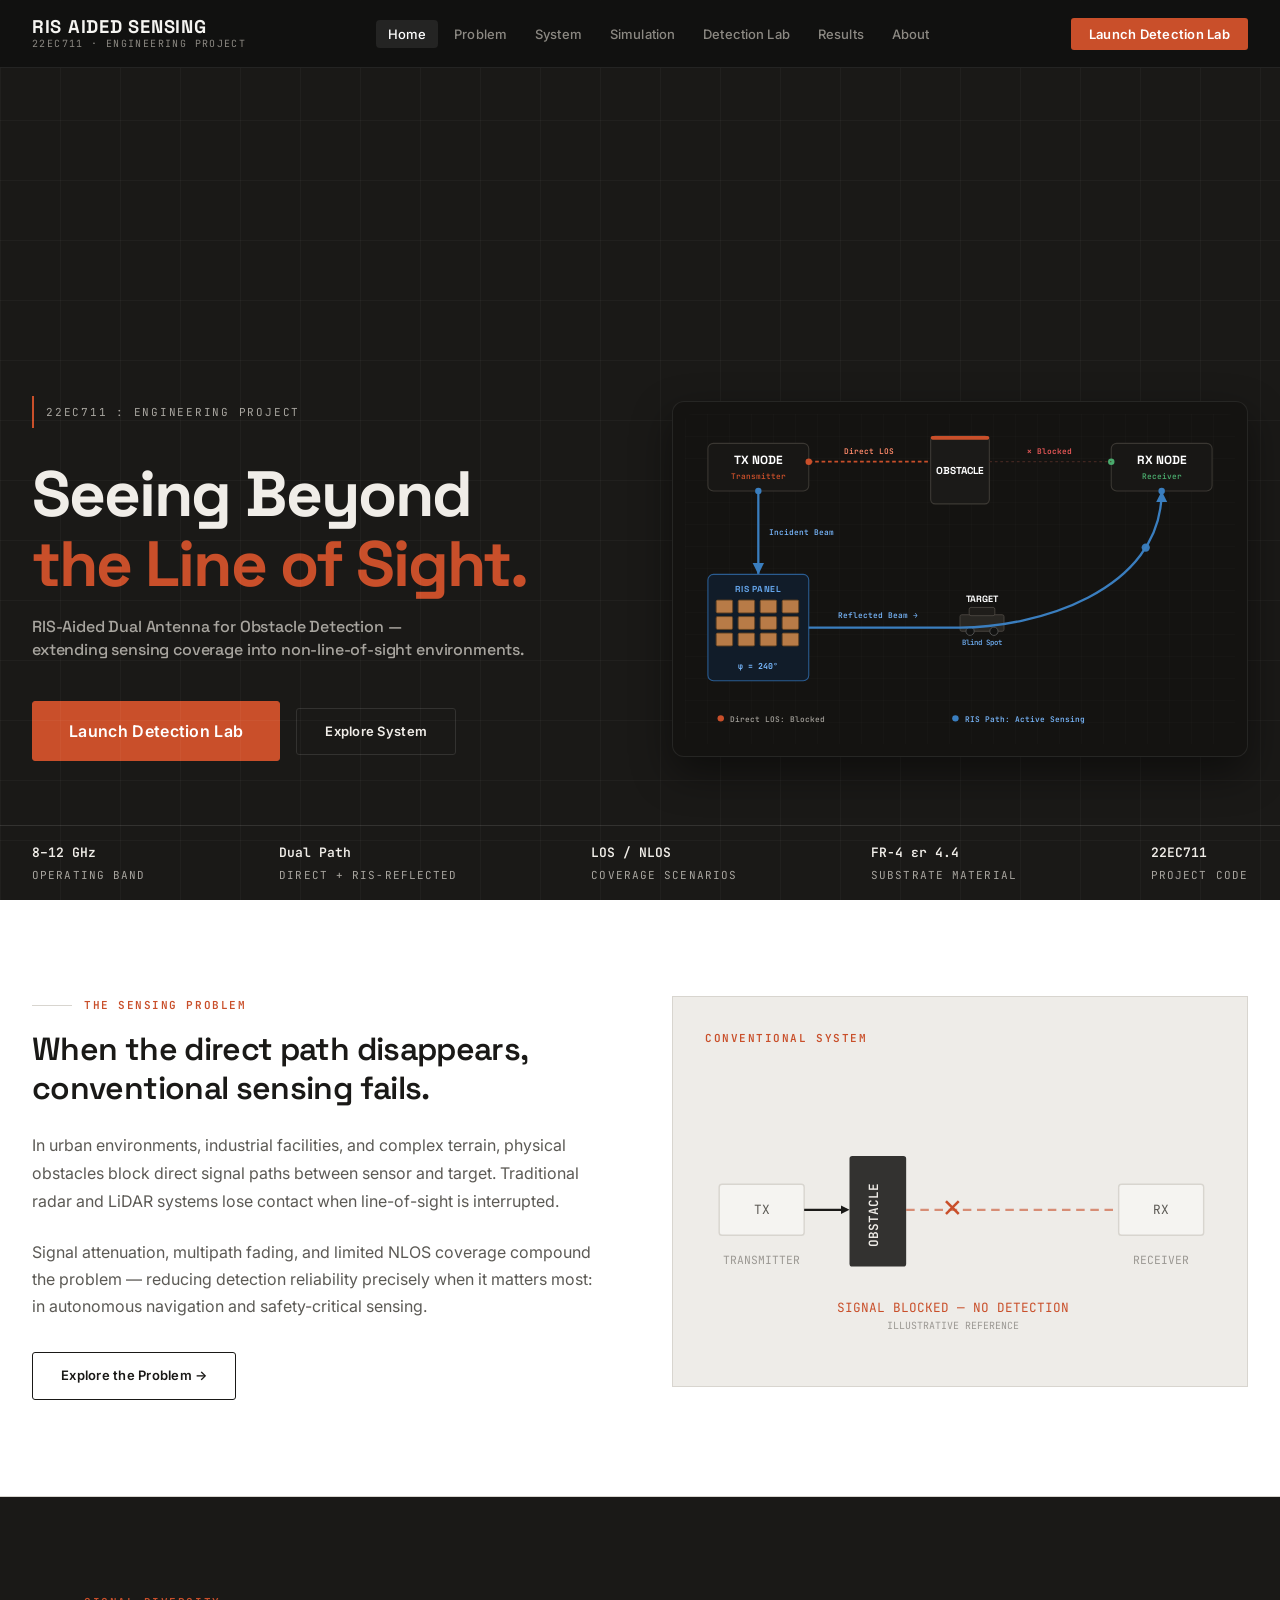
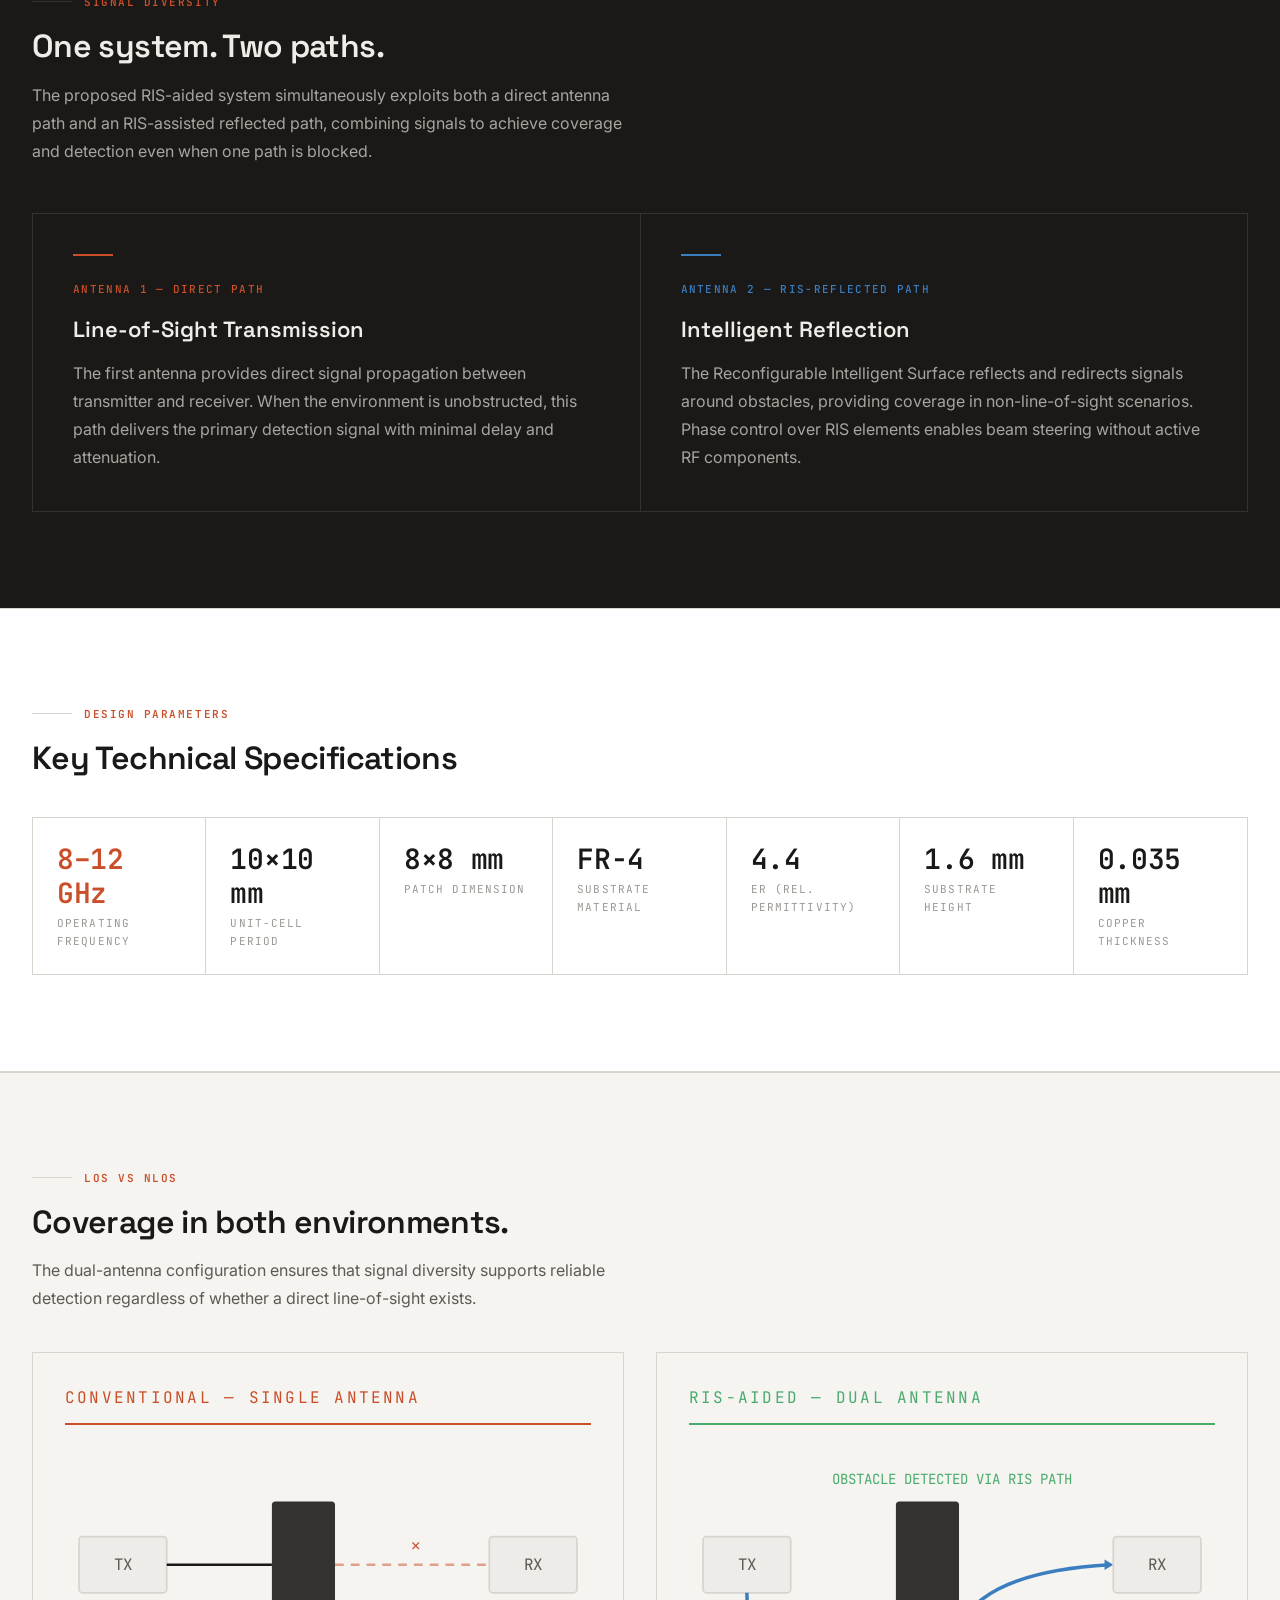
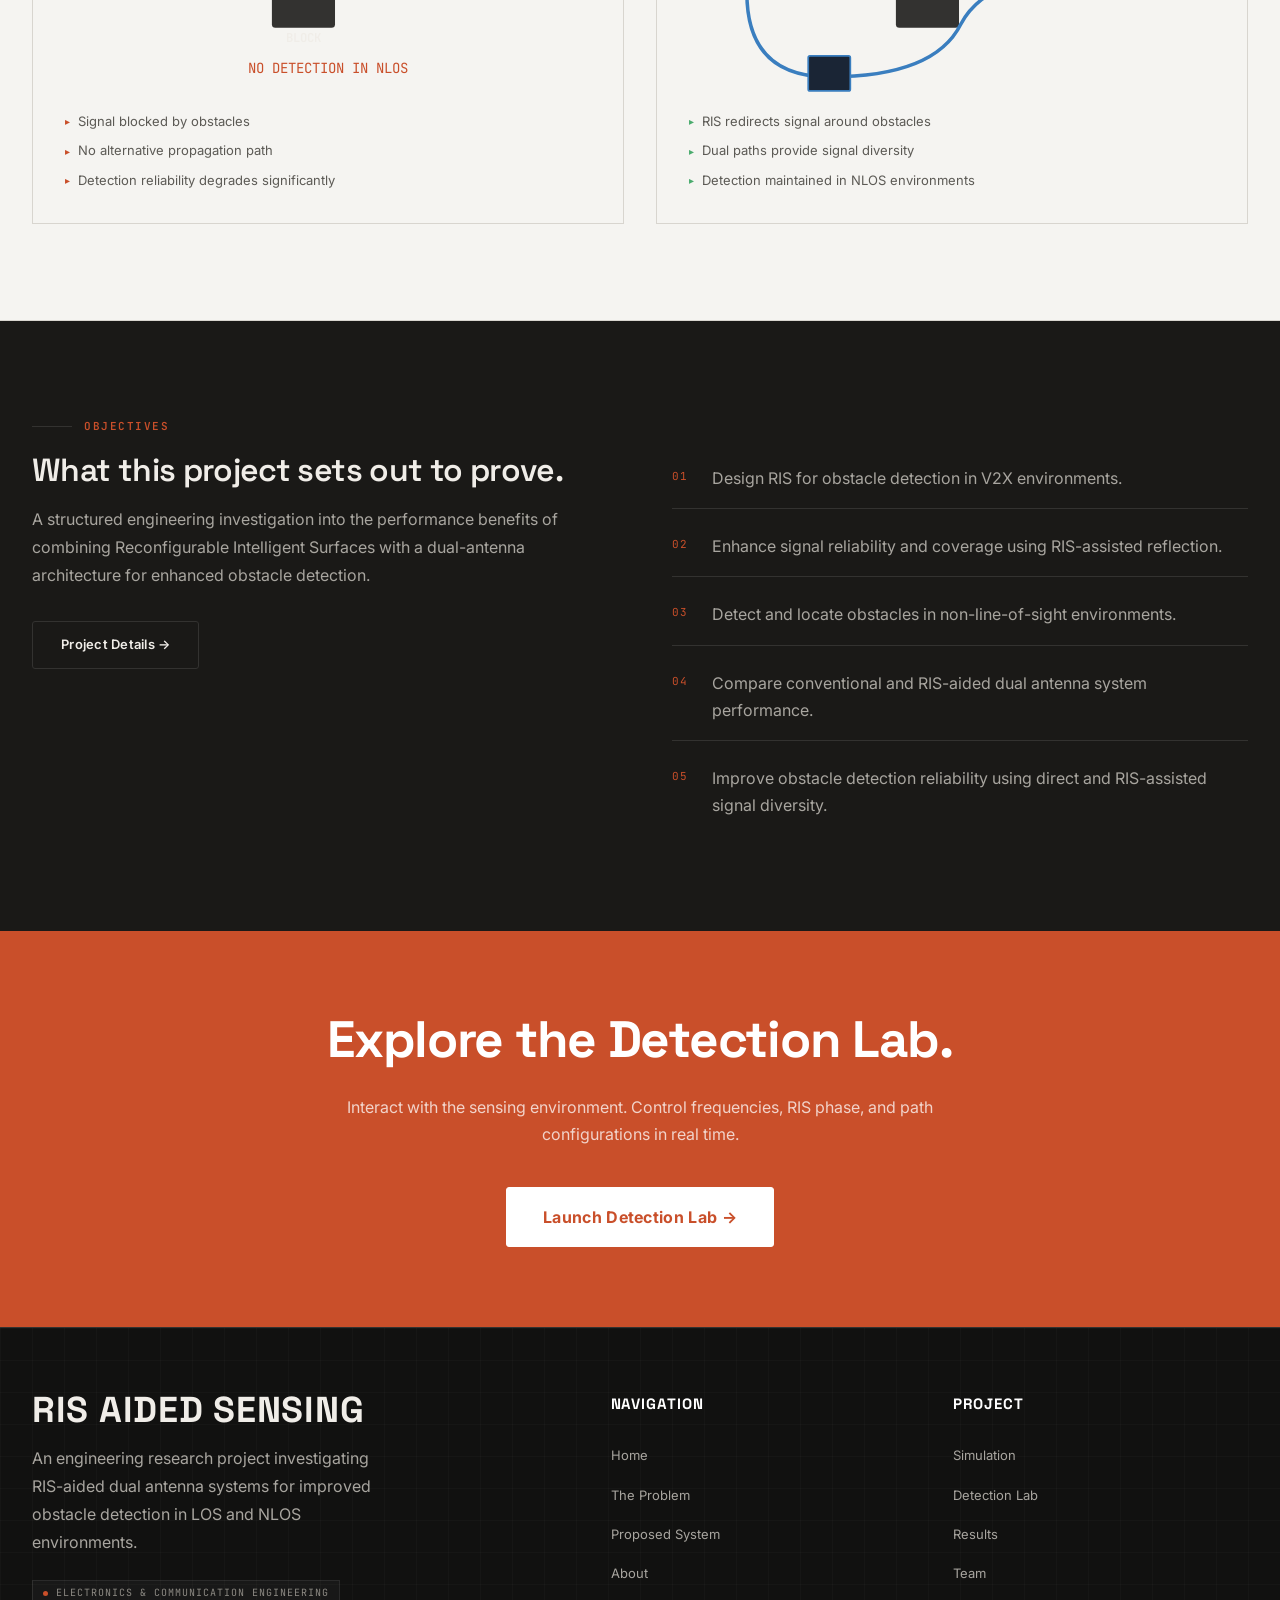
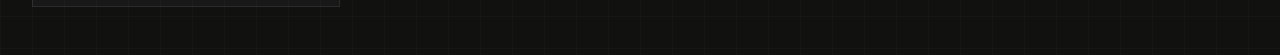
==== commit 2de7adaa: "Refine hero diagram layout and enhance simulation metasurface matrix telemetry" ====
--- a/index.html
+++ b/index.html
@@ -92,12 +92,18 @@
       display: flex;
       align-items: center;
       justify-content: center;
+      background: #141311;
+      border: 1px solid rgba(255, 255, 255, 0.08);
+      border-radius: 12px;
+      padding: 12px;
+      box-shadow: 0 16px 40px rgba(0, 0, 0, 0.45);
     }
 
     #hero-svg {
       width: 100%;
-      max-width: 560px;
+      max-width: 600px;
       height: auto;
+      display: block;
     }
 
     /* Annotation labels */
@@ -370,7 +376,7 @@
       <div>
         <div class="hero-eyebrow" aria-hidden="true">
           <div class="hero-eyebrow-bar"></div>
-          <span style="font-family:var(--font-mono);font-size:var(--text-xs);letter-spacing:0.16em;text-transform:uppercase;color:var(--c-text-inv-muted);">22EC711 / Engineering Project</span>
+          <span style="font-family:var(--font-mono);font-size:var(--text-xs);letter-spacing:0.16em;text-transform:uppercase;color:var(--c-text-inv-muted);">22EC711 : Engineering Project</span>
         </div>
         <h1 class="hero-title">
           Seeing Beyond<br><em>the Line of Sight.</em>
@@ -387,116 +393,142 @@
 
       <!-- Diagram -->
       <div class="hero-diagram-wrap" aria-hidden="true">
-        <svg id="hero-svg" viewBox="0 0 520 420" fill="none" xmlns="http://www.w3.org/2000/svg">
+        <svg id="hero-svg" viewBox="0 0 600 360" fill="none" xmlns="http://www.w3.org/2000/svg">
           <defs>
-            <marker id="arrow-direct" markerWidth="8" markerHeight="6" refX="7" refY="3" orient="auto">
-              <path d="M0,0 L8,3 L0,6 Z" fill="#c94f2a"/>
+            <!-- Sleek Arrow Markers -->
+            <marker id="arrow-ris" markerWidth="6" markerHeight="6" refX="5" refY="3" orient="auto">
+              <path d="M0,0.5 L5,3 L0,5.5 Z" fill="#3a7ebf"/>
             </marker>
-            <marker id="arrow-ris" markerWidth="8" markerHeight="6" refX="7" refY="3" orient="auto">
-              <path d="M0,0 L8,3 L0,6 Z" fill="#3a7ebf"/>
+            <marker id="arrow-ris2" markerWidth="6" markerHeight="6" refX="5" refY="3" orient="auto">
+              <path d="M0,0.5 L5,3 L0,5.5 Z" fill="#3a7ebf"/>
             </marker>
-            <marker id="arrow-ris2" markerWidth="8" markerHeight="6" refX="7" refY="3" orient="auto">
-              <path d="M0,0 L8,3 L0,6 Z" fill="#3a7ebf"/>
-            </marker>
+            
+            <!-- Subtle Grid Background Texture -->
+            <pattern id="grid-sm" x="0" y="0" width="24" height="24" patternUnits="userSpaceOnUse">
+              <path d="M24,0 L0,0 L0,24" stroke="rgba(255,255,255,0.03)" stroke-width="0.75" fill="none"/>
+            </pattern>
           </defs>
 
-          <!-- Grid texture -->
-          <pattern id="grid-sm" x="0" y="0" width="20" height="20" patternUnits="userSpaceOnUse">
-            <path d="M20,0 L0,0 L0,20" stroke="rgba(255,255,255,0.04)" stroke-width="0.5" fill="none"/>
-          </pattern>
-          <rect width="520" height="420" fill="url(#grid-sm)"/>
-
-          <!-- TRANSMITTER (top-left) -->
+          <!-- Grid Background -->
+          <rect width="600" height="360" fill="url(#grid-sm)" rx="8"/>
+
+          <!-- ========================================================
+               1. TRANSMITTER (TX NODE - TOP LEFT)
+               ======================================================== -->
           <g id="tx-group">
-            <rect x="20" y="50" width="100" height="48" rx="2" fill="#252420" stroke="#4a4845" stroke-width="1"/>
-            <text x="70" y="69" text-anchor="middle" class="diagram-tag" fill="#a8a59f" font-size="9">TRANSMITTER</text>
-            <text x="70" y="85" text-anchor="middle" font-family="JetBrains Mono,monospace" font-size="10" fill="#f0ede8">TX</text>
+            <rect x="25" y="32" width="110" height="52" rx="6" fill="#181715" stroke="#3a3732" stroke-width="1.2"/>
+            <text x="80" y="54" text-anchor="middle" font-family="Space Grotesk,sans-serif" font-size="13" font-weight="700" fill="#ffffff">TX NODE</text>
+            <text x="80" y="71" text-anchor="middle" font-family="JetBrains Mono,monospace" font-size="8.5" font-weight="600" fill="#c94f2a">Transmitter</text>
+            <!-- Ports -->
+            <circle cx="135" cy="52" r="3.5" fill="#c94f2a"/>
+            <circle cx="80" cy="84" r="3.5" fill="#3a7ebf"/>
           </g>
 
-          <!-- Antenna symbol at TX -->
-          <line x1="120" y1="74" x2="148" y2="74" stroke="#4a4845" stroke-width="1" stroke-dasharray="3 3"/>
-
-          <!-- OBSTACLE (center-top) -->
+          <!-- ========================================================
+               2. OBSTACLE (CENTER TOP)
+               ======================================================== -->
           <g id="obstacle-group">
-            <rect x="218" y="30" width="56" height="90" rx="2" fill="#2e2c2a" stroke="#4a4845" stroke-width="1.5"/>
-            <text x="246" y="78" text-anchor="middle" class="diagram-tag" fill="#f0ede8" font-size="9" font-weight="600">OBSTACLE</text>
-            <text x="246" y="92" text-anchor="middle" font-family="JetBrains Mono,monospace" font-size="18" fill="#8c8983">▐</text>
+            <rect x="268" y="24" width="64" height="74" rx="5" fill="#1b1a18" stroke="#3d3a35" stroke-width="1.2"/>
+            <rect x="268" y="24" width="64" height="4" rx="2" fill="#c94f2a"/>
+            <text x="300" y="65" text-anchor="middle" font-family="Space Grotesk,sans-serif" font-size="11" font-weight="700" fill="#ffffff">OBSTACLE</text>
           </g>
 
-          <!-- RECEIVER (top-right) -->
+          <!-- ========================================================
+               3. RECEIVER (RX NODE - TOP RIGHT)
+               ======================================================== -->
           <g id="rx-group">
-            <rect x="390" y="50" width="100" height="48" rx="2" fill="#252420" stroke="#4a4845" stroke-width="1"/>
-            <text x="440" y="69" text-anchor="middle" class="diagram-tag" fill="#a8a59f" font-size="9">RECEIVER</text>
-            <text x="440" y="85" text-anchor="middle" font-family="JetBrains Mono,monospace" font-size="10" fill="#f0ede8">RX</text>
+            <rect x="465" y="32" width="110" height="52" rx="6" fill="#181715" stroke="#3a3732" stroke-width="1.2"/>
+            <text x="520" y="54" text-anchor="middle" font-family="Space Grotesk,sans-serif" font-size="13" font-weight="700" fill="#ffffff">RX NODE</text>
+            <text x="520" y="71" text-anchor="middle" font-family="JetBrains Mono,monospace" font-size="8.5" font-weight="600" fill="#4aab6d">Receiver</text>
+            <!-- Ports -->
+            <circle cx="465" cy="52" r="3.5" fill="#4aab6d"/>
+            <circle cx="520" cy="84" r="3.5" fill="#3a7ebf"/>
           </g>
 
-          <!-- DIRECT PATH — dashed (blocked) -->
-          <line id="path-direct" x1="274" y1="74" x2="389" y2="74"
-            stroke="#c94f2a" stroke-width="1.5" stroke-dasharray="5 4"
-            marker-end="url(#arrow-direct)" opacity="0.5"/>
-          <text x="330" y="67" text-anchor="middle" font-family="JetBrains Mono,monospace" font-size="9" fill="#c94f2a" opacity="0.7">DIRECT / LOS</text>
-
-          <!-- X symbol = blocked -->
-          <text x="330" y="90" text-anchor="middle" font-family="JetBrains Mono,monospace" font-size="14" fill="#c94f2a" opacity="0.6">✕</text>
-
-          <!-- TX → RIS path (vertical down from tx) -->
-          <line id="path-tx-ris" x1="70" y1="98" x2="70" y2="230"
-            stroke="#3a7ebf" stroke-width="1.5" stroke-dasharray="none"
-            marker-end="url(#arrow-ris)"/>
-
-          <!-- RIS PANEL -->
+          <!-- ========================================================
+               4. DIRECT LOS PATH (BLOCKED BY OBSTACLE)
+               ======================================================== -->
+          <!-- Active Line TX -> Obstacle -->
+          <line id="path-direct-1" x1="135" y1="52" x2="268" y2="52" stroke="#c94f2a" stroke-width="2" stroke-dasharray="4 3"/>
+          <text x="201" y="44" text-anchor="middle" font-family="JetBrains Mono,monospace" font-size="8.5" font-weight="600" fill="#ff8a6a">Direct LOS</text>
+
+          <!-- Blocked Path past Obstacle -->
+          <line x1="332" y1="52" x2="465" y2="52" stroke="#402620" stroke-width="1.5" stroke-dasharray="3 3"/>
+          <text x="398" y="44" text-anchor="middle" font-family="JetBrains Mono,monospace" font-size="8.5" font-weight="700" fill="#e05555">✕ Blocked</text>
+
+          <!-- ========================================================
+               5. INCIDENT BEAM (TX -> RIS)
+               ======================================================== -->
+          <line id="path-tx-ris" x1="80" y1="84" x2="80" y2="175" stroke="#3a7ebf" stroke-width="2.5" marker-end="url(#arrow-ris)"/>
+          <text x="92" y="132" font-family="JetBrains Mono,monospace" font-size="8.5" font-weight="600" fill="#75b2f5">Incident Beam</text>
+
+          <!-- ========================================================
+               6. RIS METASURFACE PANEL (BOTTOM LEFT)
+               ======================================================== -->
           <g id="ris-group">
-            <rect x="30" y="232" width="80" height="80" rx="2" fill="#1a2535" stroke="#3a7ebf" stroke-width="1.5"/>
-            <!-- RIS unit cells -->
-            <g stroke="#3a7ebf" stroke-width="0.5" opacity="0.7">
-              <line x1="50" y1="232" x2="50" y2="312"/>
-              <line x1="70" y1="232" x2="70" y2="312"/>
-              <line x1="90" y1="232" x2="90" y2="312"/>
-              <line x1="30" y1="252" x2="110" y2="252"/>
-              <line x1="30" y1="272" x2="110" y2="272"/>
-              <line x1="30" y1="292" x2="110" y2="292"/>
+            <rect x="25" y="175" width="110" height="116" rx="6" fill="#111c29" stroke="#2a5c91" stroke-width="1.2"/>
+            <text x="80" y="194" text-anchor="middle" font-family="Space Grotesk,sans-serif" font-size="9.5" font-weight="700" letter-spacing="0.06em" fill="#64a5eb">RIS PANEL</text>
+            
+            <!-- 3x4 Array of Metasurface Cells -->
+            <g transform="translate(34, 203)">
+              <rect x="0"  y="0"  width="18" height="14" fill="#b87b47" stroke="#664422" rx="1.5"/>
+              <rect x="24" y="0"  width="18" height="14" fill="#b87b47" stroke="#664422" rx="1.5"/>
+              <rect x="48" y="0"  width="18" height="14" fill="#b87b47" stroke="#664422" rx="1.5"/>
+              <rect x="72" y="0"  width="18" height="14" fill="#b87b47" stroke="#664422" rx="1.5"/>
+
+              <rect x="0"  y="18" width="18" height="14" fill="#b87b47" stroke="#664422" rx="1.5"/>
+              <rect x="24" y="18" width="18" height="14" fill="#b87b47" stroke="#664422" rx="1.5"/>
+              <rect x="48" y="18" width="18" height="14" fill="#b87b47" stroke="#664422" rx="1.5"/>
+              <rect x="72" y="18" width="18" height="14" fill="#b87b47" stroke="#664422" rx="1.5"/>
+
+              <rect x="0"  y="36" width="18" height="14" fill="#b87b47" stroke="#664422" rx="1.5"/>
+              <rect x="24" y="36" width="18" height="14" fill="#b87b47" stroke="#664422" rx="1.5"/>
+              <rect x="48" y="36" width="18" height="14" fill="#b87b47" stroke="#664422" rx="1.5"/>
+              <rect x="72" y="36" width="18" height="14" fill="#b87b47" stroke="#664422" rx="1.5"/>
             </g>
-            <text x="70" y="325" text-anchor="middle" class="diagram-tag" fill="#3a7ebf" font-size="9">RIS PANEL</text>
-            <text x="70" y="337" text-anchor="middle" font-family="JetBrains Mono,monospace" font-size="8" fill="#5a7eaf">N×M ELEMENTS</text>
+
+            <!-- Dynamic Phase Text -->
+            <text id="hero-phase-text" x="80" y="278" text-anchor="middle" font-family="JetBrains Mono,monospace" font-size="9" font-weight="700" fill="#78b9ff">φ = 180°</text>
           </g>
 
-          <!-- RIS phase indicator -->
-          <rect x="116" y="265" width="72" height="18" rx="1" fill="#1a2535" stroke="#3a7ebf" stroke-width="0.5"/>
-          <text x="152" y="278" text-anchor="middle" font-family="JetBrains Mono,monospace" font-size="9" fill="#3a7ebf">φ = 180°</text>
-
-          <!-- RIS → RECEIVER reflected path -->
-          <path id="path-ris-rx" d="M110,272 Q280,240 389,120"
-            stroke="#3a7ebf" stroke-width="2"
-            marker-end="url(#arrow-ris2)" fill="none"/>
-
-          <!-- Path label -->
-          <text x="260" y="225" text-anchor="middle" font-family="JetBrains Mono,monospace" font-size="9" fill="#3a7ebf">RIS-REFLECTED PATH</text>
-          <text x="260" y="237" text-anchor="middle" font-family="JetBrains Mono,monospace" font-size="8" fill="#3a7ebf" opacity="0.7">(NLOS COVERAGE)</text>
-
-          <!-- VEHICLE / OBJECT -->
-          <g id="vehicle-group" transform="translate(290, 310)">
-            <rect x="-30" y="-16" width="60" height="24" rx="3" fill="#2a2825" stroke="#4a4845" stroke-width="1"/>
-            <rect x="-18" y="-26" width="36" height="16" rx="2" fill="#252320" stroke="#4a4845" stroke-width="1"/>
-            <circle cx="-18" cy="10" r="6" fill="#1a1917" stroke="#4a4845" stroke-width="1"/>
-            <circle cx="18"  cy="10" r="6" fill="#1a1917" stroke="#4a4845" stroke-width="1"/>
-            <text x="0" y="-32" text-anchor="middle" font-family="JetBrains Mono,monospace" font-size="8" fill="#a8a59f">TARGET OBJECT</text>
+          <!-- ========================================================
+               7. TARGET OBJECT IN BLIND SPOT
+               ======================================================== -->
+          <g id="vehicle-group" transform="translate(300, 205)">
+            <!-- Target Title -->
+            <text x="24" y="0" text-anchor="middle" font-family="Space Grotesk,sans-serif" font-size="10" font-weight="700" fill="#ffffff">TARGET</text>
+            <!-- Vehicle Chassis -->
+            <rect x="0" y="14" width="48" height="18" rx="2" fill="#292723" stroke="#4a4640" stroke-width="1"/>
+            <rect x="10" y="6" width="28" height="9" rx="2" fill="#1f1d1a" stroke="#4a4640" stroke-width="1"/>
+            <!-- Wheels -->
+            <circle cx="11" cy="32" r="4.5" fill="#121211" stroke="#555" stroke-width="1"/>
+            <circle cx="37" cy="32" r="4.5" fill="#121211" stroke="#555" stroke-width="1"/>
+            <text x="24" y="47" text-anchor="middle" font-family="JetBrains Mono,monospace" font-size="8" font-weight="600" fill="#6ba8ea">Blind Spot</text>
           </g>
 
-          <!-- Ground line -->
-          <line x1="20" y1="360" x2="500" y2="360" stroke="#333230" stroke-width="1"/>
-          <line x1="20" y1="360" x2="500" y2="360" stroke="#3a3836" stroke-width="0.5" stroke-dasharray="2 6"/>
-
-          <!-- Antenna 1 label -->
-          <text x="155" y="62" font-family="JetBrains Mono,monospace" font-size="8" fill="#a8a59f">ANT. 1 →</text>
-
-          <!-- SIGNAL PULSE MARKERS (JS will place actual circles) -->
-          <circle id="pulse-direct" cx="0" cy="0" r="4" fill="#c94f2a" opacity="0"/>
-          <circle id="pulse-ris" cx="0" cy="0" r="5" fill="#3a7ebf" opacity="0"/>
-
-          <!-- Technical annotations -->
-          <g font-family="JetBrains Mono,monospace" font-size="8" fill="#8c8983">
-            <text x="20" y="400">8–12 GHz OPERATING BAND</text>
-            <text x="320" y="400">PROJECT REFERENCE VISUALIZATION</text>
+          <!-- ========================================================
+               8. REFLECTED SENSING BEAM (RIS -> TARGET -> RX)
+               ======================================================== -->
+          <path id="path-ris-rx" d="M 135,233 C 215,233 260,233 300,233 C 380,233 520,195 520,84" stroke="#3a7ebf" stroke-width="2.5" marker-end="url(#arrow-ris2)" fill="none"/>
+          <text x="210" y="222" text-anchor="middle" font-family="JetBrains Mono,monospace" font-size="8.5" font-weight="600" fill="#75b2f5">Reflected Beam →</text>
+
+          <!-- ========================================================
+               9. ANIMATED PULSES (CONTROLLED VIA JS)
+               ======================================================== -->
+          <circle id="pulse-direct" cx="135" cy="52" r="4" fill="#c94f2a" opacity="0"/>
+          <circle id="pulse-ris" cx="80" cy="84" r="4.5" fill="#3a7ebf" opacity="0"/>
+
+          <!-- ========================================================
+               10. CLEAN BOTTOM LEGEND
+               ======================================================== -->
+          <g transform="translate(35, 332)">
+            <!-- Legend 1 -->
+            <circle cx="4" cy="0" r="3.5" fill="#c94f2a"/>
+            <text x="14" y="3.5" font-family="JetBrains Mono,monospace" font-size="8.5" font-weight="600" fill="#9c9993">Direct LOS: Blocked</text>
+            
+            <!-- Legend 2 -->
+            <circle cx="260" cy="0" r="3.5" fill="#3a7ebf"/>
+            <text x="270" y="3.5" font-family="JetBrains Mono,monospace" font-size="8.5" font-weight="600" fill="#75b2f5">RIS Path: Active Sensing</text>
           </g>
         </svg>
       </div>
@@ -859,61 +891,57 @@
     const svg = document.getElementById('hero-svg');
     if (!svg) return;
 
-    // Animated pulse dots along paths
-    const pulseColors = ['#c94f2a', '#3a7ebf'];
-    const positions = [
-      {cx: 70, cy: 74, dx: 320, dy: 74},   // direct path
-      {cx: 70, cy: 170, dx: 70, dy: 272}     // TX→RIS
-    ];
-
-    let t = 0;
-    const PERIOD = 2400;
+    const dp = document.getElementById('pulse-direct');
+    const rp = document.getElementById('pulse-ris');
+    const risCurve = document.getElementById('path-ris-rx');
+    const phaseEl = document.getElementById('hero-phase-text');
+
+    const curveLength = risCurve ? risCurve.getTotalLength() : 0;
+    const PERIOD = 2200;
 
     function tick(ts) {
-      t = (ts % PERIOD) / PERIOD;
-
-      // Direct pulse
-      const dp = document.getElementById('pulse-direct');
-      const px = 274 + t * (389 - 274);
-      const py = 74;
+      const t = (ts % PERIOD) / PERIOD;
+
+      // 1. Direct LOS pulse: TX (135, 52) -> Obstacle (268, 52) then blocked
       if (dp) {
-        dp.setAttribute('cx', px); dp.setAttribute('cy', py);
-        dp.setAttribute('opacity', t > 0.05 && t < 0.95 ? '0.85' : '0');
-      }
-
-      // RIS pulse (along downward line)
-      const rp = document.getElementById('pulse-ris');
-      const t2 = (ts % (PERIOD * 1.5)) / (PERIOD * 1.5);
-      if (rp) {
-        if (t2 < 0.33) {
-          // TX → RIS
-          const tp = t2 / 0.33;
-          rp.setAttribute('cx', 70); rp.setAttribute('cy', 98 + tp * (272 - 98));
-          rp.setAttribute('opacity', tp > 0.05 ? '0.85' : '0');
+        if (t < 0.55) {
+          const prog = t / 0.55;
+          dp.setAttribute('cx', 135 + prog * (268 - 135));
+          dp.setAttribute('cy', 52);
+          dp.setAttribute('opacity', prog < 0.85 ? '0.9' : String(0.9 * (1 - (prog - 0.85) * 6.6)));
         } else {
-          // RIS → RX (approximate along path arc)
-          const tp = (t2 - 0.33) / 0.67;
-          const x = 110 + tp * (389 - 110);
-          const y = 272 + tp * (tp - 1) * 100; // simple arc
-          rp.setAttribute('cx', x); rp.setAttribute('cy', y);
-          rp.setAttribute('opacity', '0.85');
+          dp.setAttribute('opacity', '0');
         }
       }
 
+      // 2. RIS-Aided path pulse:
+      // Stage A (0 to 0.28): Incident wave TX (80, 84) -> RIS (80, 175)
+      // Stage B (0.28 to 1.0): Reflected wave along curve to RX (520, 84)
+      if (rp) {
+        if (t < 0.28) {
+          const prog = t / 0.28;
+          rp.setAttribute('cx', 80);
+          rp.setAttribute('cy', 84 + prog * (175 - 84));
+          rp.setAttribute('opacity', '0.9');
+        } else if (risCurve && curveLength > 0) {
+          const prog = (t - 0.28) / 0.72;
+          const pt = risCurve.getPointAtLength(prog * curveLength);
+          rp.setAttribute('cx', pt.x);
+          rp.setAttribute('cy', pt.y);
+          rp.setAttribute('opacity', '0.95');
+        }
+      }
+
       requestAnimationFrame(tick);
     }
     requestAnimationFrame(tick);
 
-    // Animate RIS unit cell phase indicators
-    const risRect = svg.querySelector('#ris-group rect');
-    if (risRect) {
-      let phase = 0;
+    // 3. Dynamic RIS phase angle cycle
+    if (phaseEl) {
+      let phase = 180;
       setInterval(() => {
         phase = (phase + 60) % 360;
-        const phaseText = svg.querySelector('#ris-group + rect + text');
-        // update phase readout
-        const phaseEl = svg.querySelector('text[x="152"]');
-        if (phaseEl) phaseEl.textContent = `φ = ${phase}°`;
+        phaseEl.textContent = `φ = ${phase}°`;
       }, 1400);
     }
   });
